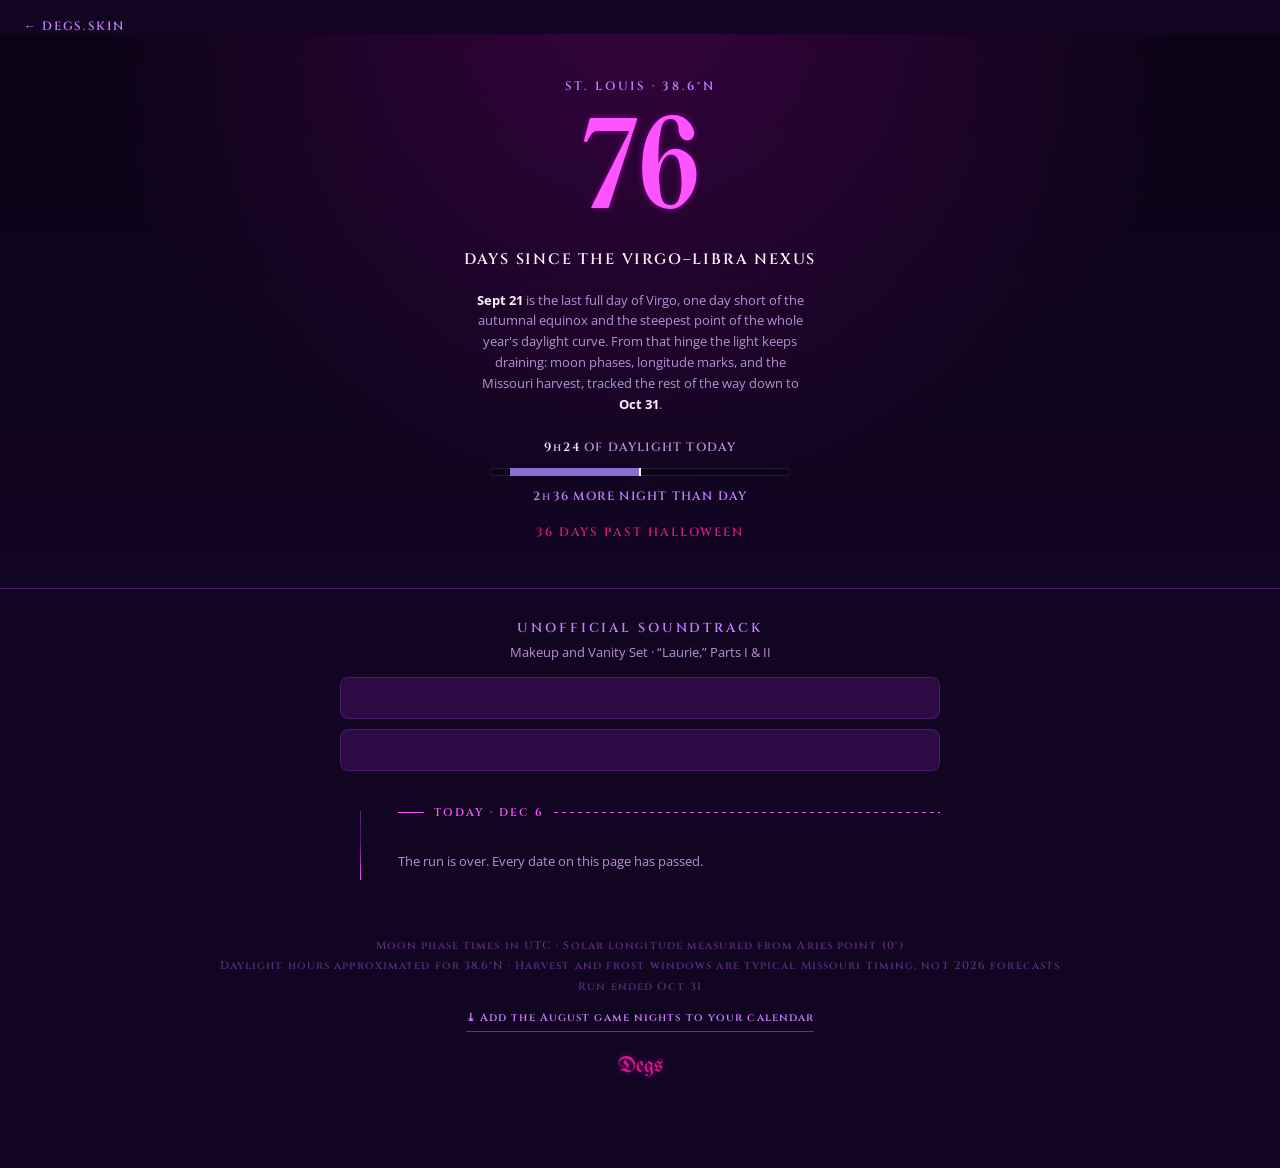
==== calendar/index.html @ 7c2de953 "Move the category tag onto the stat row The tag had a line of its own above the title, holding one s" ====
<!DOCTYPE html>
<html lang="en">
<head>
<meta charset="UTF-8">
<meta name="viewport" content="width=device-width, initial-scale=1.0">

<title>The Approach: 9/21 to Halloween | Degs</title>
<link rel="icon" type="image/x-icon" href="/images/avatar.png">

<meta name="description" content="A countdown to September 21 and on through Halloween. Moon phases, solar longitude marks, meteor showers, Missouri harvest windows, and the August game nights at Lindenwood Park Place.">
<meta rel="canonical" href="https://degs.skin/calendar">
<meta name="author" content="Degs">

<!-- Link preview. Discord, iMessage and friends need absolute URLs here, and
     Discord tints the embed's left stripe from theme-color. -->
<meta name="theme-color" content="#D41886">
<meta property="og:type" content="website">
<meta property="og:site_name" content="degs.skin">
<meta property="og:url" content="https://degs.skin/calendar">
<meta property="og:title" content="The Approach: Virgo–Libra Nexus to Halloween">
<meta property="og:description" content="Sept 21 is the last full day of Virgo, one day short of the equinox and the steepest point of the year's daylight curve. Moon phases, longitude marks, and the Missouri harvest, tracked down to Oct 31.">
<meta property="og:image" content="https://degs.skin/images/calendar-og.png">
<meta property="og:image:type" content="image/png">
<meta property="og:image:width" content="1200">
<meta property="og:image:height" content="630">
<meta property="og:image:alt" content="The Approach: Virgo–Libra nexus, equinox, Halloween. degs.skin/calendar">
<meta name="twitter:card" content="summary_large_image">
<meta name="twitter:title" content="The Approach: Virgo–Libra Nexus to Halloween">
<meta name="twitter:description" content="Sept 21 is the last full day of Virgo, one day short of the equinox. Moon phases, longitude marks, and the Missouri harvest, tracked down to Oct 31.">
<meta name="twitter:image" content="https://degs.skin/images/calendar-og.png">

<style>
  /* Self-hosted Degs families, same files css/style.css uses. Absolute paths so
     they resolve from /calendar/ as well as from the root. */
  @font-face{
    font-display:swap;
    font-family:'Open Sans';
    font-style:normal;
    font-weight:400;
    src:url('/fonts/open-sans-v34-vietnamese_latin-ext_latin_hebrew_greek-ext_greek_cyrillic-ext_cyrillic-regular.woff2') format('woff2');
  }
  @font-face{
    font-display:swap;
    font-family:'Open Sans';
    font-style:normal;
    font-weight:600;
    src:url('/fonts/open-sans-v34-vietnamese_latin-ext_latin_hebrew_greek-ext_greek_cyrillic-ext_cyrillic-600.woff2') format('woff2');
  }
  @font-face{
    font-display:swap;
    font-family:'Open Sans';
    font-style:normal;
    font-weight:700;
    src:url('/fonts/open-sans-v34-vietnamese_latin-ext_latin_hebrew_greek-ext_greek_cyrillic-ext_cyrillic-700.woff2') format('woff2');
  }
  @font-face{
    font-display:swap;
    font-family:'Cinzel';
    font-style:normal;
    font-weight:600;
    src:url('/fonts/cinzel-v26-latin-600.woff2') format('woff2');
  }
  @font-face{
    font-display:swap;
    font-family:'UnifrakturMaguntia';
    font-style:normal;
    font-weight:400;
    src:url('/fonts/unifraktur-maguntia-v22-latin-regular.woff2') format('woff2');
  }

  :root{
    /* Degs palette, carried over from css/style.css */
    --bg:#120522;
    --bg-card:#2E0A45;
    --line:#4A1B6B;
    --muted:#5A2C7A;
    --night:#0B0316;
    --text:#FCEFFA;
    --text-dim:#B98FD4;
    --magenta:#D41886;
    --pink:#FE54FF;
    --violet:#C77DFF;
    --pale:#FCEFFA;
    --meteor:#8B6FD8;
    /* House colours for the two cinemas. Halloween-adjacent on a page that
       ends there, and the only hues outside the purple family, which is what
       makes them read as identity rather than category. */
    --arkadin:#EE7B30;
    --hipointe:#5FBF6B;
    /* Harvest blood red and Sky moon gold.

       Blood red is dark by nature and this ground is dark, so it is split in
       two: the deep tone carries the frame and the rail node, where 3:1 is the
       bar for non-text marks, and a lifted tone carries the tag and title,
       where 4.5:1 is the bar. That keeps a real blood red on the large visible
       element instead of washing the whole house out to satisfy the smallest.

       Both sit on the crimson side of red, hue 350 to 355 rather than 5. A
       warm red on a purple ground gets dragged toward orange by simultaneous
       contrast, so a red that measures correct at hue 5 still reads as rust
       here. Crossing below 360 pulls against that instead of with it, and
       takes the separation from Arkadin's pumpkin from 18 degrees to about 32.
       Saturation does the rest: the deep tone runs at 98 percent.

       Gold needs no such split: it reads 10:1 here on its own. */
    --harvest-house:#D90429;   /* 3.21:1, frame and node */
    --harvest-ink:#FF3B4D;     /* 4.81:1, tag and title */
    --sky-house:#E8C547;       /* 10.04:1 */
    --sky-glow:rgba(232,197,71,0.55);
    --gamenight-house:var(--pink);   /* 6.36:1, the hero countdown's pink */
    --glow:rgba(253,0,253,0.45);

    /* Type roles: blackletter for the one hero number, Cinzel for every label
       and title, Open Sans for running text, mirroring the homepage. */
    --font-display:'UnifrakturMaguntia', serif;
    --font-head:'Cinzel', serif;
    --font-body:'Open Sans', system-ui, sans-serif;
  }

  *{box-sizing:border-box; margin:0; padding:0;}

  body{
    background:var(--bg);
    color:var(--text);
    font-family:var(--font-body);
    -webkit-font-smoothing:antialiased;
    padding-bottom:80px;
  }

  /* ---------- BACK LINK ---------- */
  .backlink{
    display:block;
    padding:18px 24px 0;
    font-family:var(--font-head);
    font-weight:600;
    font-size:12px;
    letter-spacing:0.14em;
    text-transform:uppercase;
    color:var(--violet);
    text-decoration:none;
  }
  .backlink:hover{ color:var(--pink); }

  /* ---------- HERO ---------- */
  .hero{
    position:relative;
    padding:44px 24px 40px;
    text-align:center;
    overflow:hidden;
    border-bottom:1px solid var(--line);
    background:
      radial-gradient(ellipse at 50% -10%, rgba(253,0,253,0.18), transparent 62%),
      linear-gradient(180deg, #0B0316 0%, #120522 100%);
  }

  .hero .eyebrow{
    font-family:var(--font-head);
    font-weight:600;
    font-size:12px;
    letter-spacing:0.22em;
    text-transform:uppercase;
    color:var(--violet);
  }

  .hero .count{
    font-family:var(--font-display);
    font-weight:400;
    font-size:min(26vw, 132px);
    line-height:1.05;
    margin:10px 0 6px;
    color:var(--pink);
    text-shadow:0 0 0.4rem var(--glow);
    font-variant-numeric: tabular-nums;
  }
  .hero .count.is-word{ font-size:min(15vw, 76px); }

  .hero .count-label{
    font-family:var(--font-head);
    font-weight:600;
    font-size:15px;
    letter-spacing:0.12em;
    text-transform:uppercase;
    color:var(--text);
  }

  .hero .sub{
    margin-top:20px;
    font-size:13px;
    color:var(--text-dim);
    max-width:340px;
    margin-left:auto; margin-right:auto;
    line-height:1.6;
  }

  .hero .sub b{ color:var(--text); font-weight:700; }

  /* Unit letters inside a reading: 13h46, 2min 50s. Cinzel is an all-caps
     face and these labels are uppercased, so a full-size H sits between two
     numbers as just another glyph.

     The separation comes from the letterform: Cinzel's lowercase is small
     capitals, so the h lands around two-thirds the height of the lining
     figures on shape alone. Size and opacity only nudge that. The card stat
     is 10.5px, and cutting hard on both axes at once put the glyph at 8px and
     3.2:1, which is under the 4.5:1 needed at this size. Letter-spacing does
     the rest of the work instead. */
  .unit{
    font-size:0.92em;
    text-transform:lowercase;
    opacity:0.85;
    padding:0 0.11em;
  }

  /* ---------- DAYLIGHT RAIL ----------
     Same gauge as the timeline cards, scaled up, with the reading spelled out
     underneath: the bar shows the gap, the sentence names it. */
  .daylight{
    display:flex;
    flex-direction:column;
    align-items:center;
    gap:11px;
    margin-top:24px;
  }
  .daylight-total,
  .daylight-gap{
    font-family:var(--font-head);
    font-weight:600;
    font-size:12px;
    letter-spacing:0.1em;
    text-transform:uppercase;
    max-width:330px;
    line-height:1.5;
  }
  .daylight-total{ color:var(--text-dim); }
  .daylight-total b{ color:var(--text); font-weight:600; }
  /* The gap line takes the colour of whichever side is ahead, so the sentence
     and the fill above it agree. */
  .daylight-gap{ color:var(--text); }
  .daylight-gap.day{ color:var(--pink); }
  .daylight-gap.night{ color:var(--violet); }

  /* Secondary countdown: the run past the birthday, to Halloween. */
  .hero-secondary{
    margin-top:18px;
    font-family:var(--font-head);
    font-weight:600;
    font-size:12px;
    letter-spacing:0.16em;
    text-transform:uppercase;
    color:var(--magenta);
  }
  .hero-secondary.next-game{ margin-top:8px; color:var(--violet); }
  .hero-secondary.next-game a{ color:inherit; }

  /* ---------- LEGEND / FILTER ----------
     Doubles as a key to the rail symbols and as the filter control. Each chip
     cycles neutral, include, exclude. */
  .legend{
    max-width:640px;
    margin:0 auto;
    padding:26px 20px 0;
  }
  .legend-head{
    display:flex;
    align-items:baseline;
    justify-content:space-between;
    gap:12px;
  }
  .legend h2{
    font-family:var(--font-head);
    font-weight:600;
    font-size:13px;
    letter-spacing:0.22em;
    text-transform:uppercase;
    color:var(--violet);
  }
  .legend-reset{
    font-family:var(--font-head);
    font-weight:600;
    font-size:11px;
    letter-spacing:0.1em;
    text-transform:uppercase;
    color:var(--pink);
    background:none;
    border:0;
    border-bottom:1px solid rgba(254,84,255,0.5);
    padding:0 0 2px;
    cursor:pointer;
  }
  .legend-reset:hover{ color:var(--text); border-bottom-color:var(--text); }

  .legend-items{
    display:flex;
    flex-wrap:wrap;
    gap:7px;
    margin-top:13px;
    list-style:none;
  }
  .legend-chip{
    display:inline-flex;
    align-items:center;
    gap:7px;
    padding:5px 11px 5px 9px;
    border:1px solid var(--line);
    border-radius:20px;
    background:var(--bg-card);
    color:var(--text-dim);
    font-family:var(--font-head);
    font-weight:600;
    font-size:11px;
    letter-spacing:0.08em;
    text-transform:uppercase;
    cursor:pointer;
    line-height:1;
  }
  .legend-chip:hover{ border-color:var(--violet); color:var(--text); }
  .legend-chip[data-state="include"]{
    border-color:var(--pink);
    background:rgba(254,84,255,0.14);
    color:var(--text);
  }
  .legend-chip[data-state="exclude"]{ opacity:0.42; }
  .legend-chip[data-group="arkadin"]  { --house:var(--arkadin); }
  .legend-chip[data-group="hipointe"] { --house:var(--hipointe); }
  .legend-chip[data-group="harvest"]  { --house:var(--harvest-house); --ink:var(--harvest-ink); }
  .legend-chip[data-group="sky"]      { --house:var(--sky-house); }
  .legend-chip[data-group="gamenight"]{ --house:var(--gamenight-house); }
  .legend-chip[data-group="arkadin"][data-state="include"],
  .legend-chip[data-group="hipointe"][data-state="include"],
  .legend-chip[data-group="harvest"][data-state="include"],
  .legend-chip[data-group="sky"][data-state="include"],
  .legend-chip[data-group="gamenight"][data-state="include"]{
    border-color:var(--house);
    background:color-mix(in srgb, var(--house) 14%, var(--bg-card));
  }
  .legend-chip[data-state="exclude"] .legend-label{ text-decoration:line-through; }
  .legend-count{ opacity:0.55; }
  /* Fixed width and its own emoji stack: the three icons have different
     advances, so without this the chip resizes on every click and the whole
     row reflows under the cursor. */
  .legend-state{
    flex:0 0 auto;
    width:1.25em;
    text-align:center;
    font-size:0.95em;
    line-height:1;
    letter-spacing:0;
    font-family:'Apple Color Emoji','Segoe UI Emoji','Noto Color Emoji',sans-serif;
  }
  /* The chip glyphs are the rail symbols at rest, so the key actually matches
     what is drawn beside the cards. */
  .legend-chip .node{ margin-top:0; flex:0 0 auto; }
  .legend-chip svg{ display:block; width:15px; height:15px; }

  .legend-status{
    margin-top:11px;
    font-family:var(--font-head);
    font-weight:600;
    font-size:11px;
    letter-spacing:0.1em;
    text-transform:uppercase;
    color:var(--text-dim);
  }

  /* Rail symbols are buttons too, so a card can drive the same filter. */
  .rail-btn{
    display:block;
    padding:0;
    margin:0;
    border:0;
    background:none;
    line-height:0;
    cursor:pointer;
  }
  .rail-btn:focus-visible,
  .legend-chip:focus-visible,
  .legend-reset:focus-visible{
    outline:2px solid var(--pink);
    outline-offset:3px;
  }

  /* .event is display:flex, which would beat the user-agent [hidden] rule.
     The today marker is never hidden any more, so it no longer needs one. */
  .event[hidden]{ display:none; }
  .timeline-empty{
    padding:10px 0 30px 58px;
    font-size:13px;
    color:var(--text-dim);
  }

  /* ---------- SOUNDTRACK ---------- */
  .soundtrack{
    max-width:640px;
    margin:0 auto;
    padding:30px 20px 4px;
    text-align:center;
  }
  .soundtrack h2{
    font-family:var(--font-head);
    font-weight:600;
    font-size:13px;
    letter-spacing:0.22em;
    text-transform:uppercase;
    color:var(--violet);
  }
  .soundtrack-note{
    margin-top:7px;
    font-size:12.5px;
    color:var(--text-dim);
  }
  /* Bandcamp's small player is a fixed 42px bar, stacked full width so the
     track titles have room rather than truncating in two columns. */
  .players{
    display:grid;
    gap:10px;
    margin-top:16px;
  }
  .players iframe{
    width:100%;
    height:42px;
    border:1px solid var(--line);
    border-radius:8px;
    background:var(--bg-card);
    display:block;
  }

  /* ---------- TIMELINE ---------- */
  .timeline{
    max-width:640px;
    margin:0 auto;
    padding:36px 20px 0;
    position:relative;
  }

  .timeline::before{
    content:'';
    position:absolute;
    /* Threads the centre of the rail nodes: the rail is 40px wide and starts
       at the timeline's content edge, so its centre line is 40px in. Measured
       against a node's own box, not eyeballed. */
    left:40px;
    top:36px;
    bottom:20px;
    width:1px;
    background:linear-gradient(180deg, var(--muted) 0%, var(--line) 40%, var(--pink) 100%);
  }

  /* ---------- DAY BLOCK ----------
     One block per date, holding every entry that falls on it. The date rides
     a gradient band rather than a border drawn around the whole day: a box
     had to enclose the rail to enclose the cards, which forced padding on
     all four sides and made every day taller than its contents.

     The band is offset to start where the cards start and runs to where they
     end, so it never crosses the rail column. That column belongs to the
     spine and its nodes alone. The block itself carries no padding, which
     puts the cards back at full timeline width. */
  .day-block{
    position:relative;
    margin-bottom:12px;
  }
  .day-block[hidden]{ display:none; }

  /* The ground rides a pseudo-element rather than the block itself, because
     the block has to contain the rail in order to contain the cards, and the
     rail column belongs to the spine. Offsetting left by the rail plus the
     row gap, flush to the right, covers the card column exactly: date and
     cards on one ground, nothing under the nodes.

     Top and bottom are flush too. The head's own padding is the only inset,
     and the last card in the day ends the ground with it. */
  .day-block::before{
    content:'';
    position:absolute;
    left:58px;              /* the 40px rail plus the 18px row gap */
    right:0;
    top:0;
    bottom:0;
    border-radius:10px;
    /* Runs upward: lightest under the last card, thinning toward the head.
       The date keeps its own solid ground above this, so a day is bracketed
       top and bottom by its strongest tone and slackest through the middle,
       which is where the cards have to carry themselves.

       The stops hold a floor rather than fading to nothing. Days run from one
       entry to eight, and a gradient reaching transparent left the long ones
       with no readable extent. */
    background:linear-gradient(0deg,
      var(--line) 0%, rgba(74,27,107,0.46) 30%, rgba(74,27,107,0.26) 100%);
  }
  .day-block-head{
    /* Positioned, or the absolute ::before would paint over the date. */
    position:relative;
    margin-left:58px;
    padding:9px 14px 12px;
    /* Carries its own ground now that the block's gradient runs the other
       way. Solid var(--line) is exactly the tone the head used to inherit
       from that gradient's first stop, so the date reads unchanged while
       everything beneath it inverts. Matches the ground's top corners. */
    background:var(--line);
    border-radius:10px 10px 0 0;
    font-family:var(--font-head);
    font-weight:600;
    font-size:13px;
    letter-spacing:0.16em;
    text-transform:uppercase;
    color:var(--text);
  }

  .event{
    position:relative;
    display:flex;
    gap:18px;
    padding-bottom:30px;
  }
  /* The ground ends where the last card ends: no trailing gap inside the day.
     Days are separated by the block's own margin instead. */
  .day-block .event:last-child{ padding-bottom:0; }

  /* No .past rule: spent entries never reach the DOM. See the live filter. */
  .event.today .card{
    border-color:var(--pink);
    box-shadow:0 0 0 1px var(--pink), 0 0 24px rgba(253,0,253,0.25);
  }

  .rail{
    flex:0 0 auto;
    width:40px;
    display:flex;
    flex-direction:column;
    align-items:center;
    position:relative;
    z-index:2;
  }

  .node{
    width:14px; height:14px;
    border-radius:50%;
    background:var(--bg);
    border:2px solid var(--muted);
    margin-top:4px;
  }
  .node.lunar{ border-color:var(--pale); }
  .node.astro{ border-color:var(--house, var(--violet)); }
  .node.meteor{ border-color:var(--house, var(--meteor)); }
  .node.solar{
    border-color:var(--house, var(--pink));
    background:var(--house, var(--pink));
  }
  .node.harvest{ border-color:var(--house, var(--magenta)); }
  .node.birthday{
    border-color:var(--pink); background:var(--pink);
    width:20px; height:20px; margin-top:0;
    box-shadow:0 0 14px var(--glow);
  }
  /* Game nights are the human thread through a sky calendar, marked by shape
     rather than a new hue, so the rail still reads as one palette. */
  .node.gamenight{
    border-color:var(--house, var(--violet));
    background:var(--house, var(--violet));
    width:13px; height:13px; margin-top:5px;
    border-radius:2px;
    transform:rotate(45deg);
    box-shadow:0 0 10px var(--glow);
  }
  /* Screenings: a small screen rather than a disc, in the muted body colour.
     There are thirty of them in a three-week stretch, so they are pitched to
     read as texture running under the sky events rather than competing. */
  .node.film{
    width:13px; height:9px;
    border-radius:2px;
    border-color:var(--house, var(--text-dim));
    background:var(--bg);
    margin-top:6px;
  }
  .node.film.hipointe{
    background:var(--house, var(--text-dim));
    border-color:var(--house, var(--text-dim));
  }

  /* Venue identity: a gradient frame rather than a fill, so the card ground
     stays the same purple as everything else and only the edge carries the
     house. The padding-box / border-box pair is what lets a gradient live in
     a border without flattening the corner radius, which border-image would.
     Shape still distinguishes the two on its own, so the colour is a second
     signal rather than the only one. */
  .event[data-group="arkadin"]  { --house:var(--arkadin); }
  .event[data-group="hipointe"] { --house:var(--hipointe); }
  .event[data-group="harvest"]  { --house:var(--harvest-house); --ink:var(--harvest-ink); }
  .event[data-group="sky"]      { --house:var(--sky-house); }
  .event[data-group="gamenight"]{ --house:var(--gamenight-house); }
  .event[data-group="arkadin"] .card,
  .event[data-group="hipointe"] .card,
  .event[data-group="harvest"] .card,
  .event[data-group="sky"] .card,
  .event[data-group="gamenight"] .card{
    border-color:transparent;
    background:
      linear-gradient(var(--bg-card), var(--bg-card)) padding-box,
      linear-gradient(145deg, var(--house), rgba(0,0,0,0) 68%) border-box;
  }
  /* Sky carries a glow as well as a colour, which is the one house that can:
     everything in it is a light source. */
  .event[data-group="sky"] .rail svg,
  .legend-chip[data-group="sky"] svg{ filter:drop-shadow(0 0 3px var(--sky-glow)); }
  .event[data-group="sky"] .node,
  .legend-chip[data-group="sky"] .node{ box-shadow:0 0 9px var(--sky-glow); }
  .event[data-group="arkadin"] .tag.film,
  .event[data-group="hipointe"] .tag.film{ color:var(--house); }
  /* The venue's name on the card carries its house too. */
  .stat .venue{ color:var(--house, inherit); }
  .node.halloween{
    border-color:var(--magenta); background:var(--magenta);
    width:18px; height:18px; margin-top:1px;
    box-shadow:0 0 12px rgba(212,24,134,0.75);
  }

  .card{
    flex:1;
    background:var(--bg-card);
    border:1px solid var(--line);
    border-radius:10px;
    padding:14px 16px;
  }

  /* The tag shares the stat row and takes its right end. margin-left:auto
     rather than justify-content, so the reading keeps its own left alignment
     next to the gauge no matter how short it is. */
  .stat .tag{ margin-left:auto; }

  .date{
    font-family:var(--font-head);
    font-weight:600;
    font-size:12px;
    letter-spacing:0.1em;
    color:var(--text-dim);
    text-transform:uppercase;
  }

  .tag{
    font-family:var(--font-head);
    font-weight:600;
    font-size:10.5px;
    letter-spacing:0.1em;
    text-transform:uppercase;
    padding:2px 8px;
    border-radius:20px;
    border:1px solid currentColor;
    white-space:nowrap;
  }
  .tag.lunar{ color:var(--ink, var(--house, var(--pale))); }
  .tag.astro{ color:var(--ink, var(--house, var(--violet))); }
  .tag.meteor{ color:var(--ink, var(--house, var(--meteor))); }
  .tag.solar{ color:var(--ink, var(--house, var(--pink))); }
  .tag.harvest{ color:var(--ink, var(--house, var(--magenta))); }
  .tag.birthday{ color:var(--pink); background:rgba(254,84,255,0.14); }
  .tag.halloween{ color:var(--magenta); background:rgba(212,24,134,0.18); }
  .tag.gamenight{
    color:var(--ink, var(--house, var(--violet)));
    background:color-mix(in srgb, var(--house, var(--violet)) 16%, transparent);
  }
  .tag.film{ color:var(--text-dim); }

  .title{
    font-family:var(--font-head);
    font-weight:600;
    font-size:17px;
    line-height:1.35;
    margin-top:7px;
    color:var(--text);
  }
  /* Nothing sits above the title any more, so it opens the card flush. */
  .card > .title:first-child{ margin-top:0; }
  /* Card titles take their house everywhere except the cinemas, where 107
     coloured titles would shout over everything else and the title is already
     marked as a link. Resolves --ink first, so blood red uses its lifted tone:
     a 17px semibold title is under the 18.66px WCAG counts as large, so it
     needs the full 4.5:1, not the 3:1 allowed for marks. */
  .event[data-group="gamenight"] .title,
  .event[data-group="harvest"] .title,
  .event[data-group="sky"] .title{ color:var(--ink, var(--house)); }

  .event.birthday .title{
    font-family:var(--font-display);
    font-weight:400;
    font-size:26px;
    line-height:1.2;
    color:var(--pink);
    text-shadow:0 0 0.4rem var(--glow);
  }
  /* Halloween gets the blackletter too, one step down from the birthday. */
  .event.halloween .card{
    border-color:var(--magenta);
    box-shadow:0 0 18px rgba(212,24,134,0.18);
  }
  /* Compact screening card: title, venue, time, runtime, and a link out. */
  .event.film .card{ padding:11px 14px; }
  .event.film .title{ font-size:15px; margin-top:5px; }
  .event.film .stat{ margin-top:8px; padding-top:8px; }
  .title a{
    color:inherit;
    text-decoration:none;
    border-bottom:1px solid rgba(199,125,255,0.4);
  }
  .title a:hover{ color:var(--pink); border-bottom-color:var(--pink); }
  .event.halloween .title{
    font-family:var(--font-display);
    font-weight:400;
    font-size:23px;
    line-height:1.2;
    color:var(--magenta);
    text-shadow:0 0 0.4rem rgba(212,24,134,0.5);
  }

  .desc{
    font-size:12.5px;
    color:var(--text-dim);
    margin-top:6px;
    line-height:1.6;
  }
  .desc a{
    color:var(--violet);
    text-decoration:none;
    border-bottom:1px solid rgba(199,125,255,0.45);
  }
  .desc a:hover{ color:var(--pink); border-bottom-color:var(--pink); }

  /* Full-width flex, not inline-flex: the category tag rides the right end of
     this row now, and needs the whole card width to be pushed out to. */
  .stat{
    display:flex;
    align-items:center;
    flex-wrap:wrap;
    gap:9px;
    font-family:var(--font-head);
    font-weight:600;
    font-size:11.5px;
    letter-spacing:0.08em;
    text-transform:uppercase;
    color:var(--violet);
    margin-top:9px;
    padding-top:9px;
    border-top:1px solid var(--line);
  }

  /* Daylight gauge. Diverges from the 12h balance point rather than filling
     from zero, so the fill crosses the centre tick exactly at the equinox,
     the thing the whole page is about. Same track and inset as the hero bar. */
  .meter{
    position:relative;
    flex:0 0 auto;
    width:92px;
    height:6px;
    border-radius:3px;
    background:var(--night);
    box-shadow:inset 0 0 0 1px rgba(252,239,250,0.10);
    overflow:hidden;
  }
  .meter-fill{
    position:absolute;
    top:0; bottom:0;
    background:var(--pink);
    min-width:2px;          /* keeps a near-zero reading visible as a mark */
  }
  .meter-fill.night{ background:var(--meteor); }
  /* Within six minutes of 12h, neither side is meaningfully ahead, so show a
     neutral mark sitting on the tick instead of a pixel of one colour. */
  .meter-fill.balanced{
    left:50%; width:3px;
    transform:translateX(-1.5px);
    background:var(--pale);
  }
  .meter-center{
    position:absolute;
    top:0; bottom:0;
    left:50%;
    width:1px;
    transform:translateX(-0.5px);
    background:rgba(252,239,250,0.6);
  }
  /* Hero scale. Must follow the base .meter rules. Same specificity, so the
     later declaration is what makes the override stick. */
  .meter--hero{
    width:min(66vw, 300px);
    height:8px;
    border-radius:4px;
  }
  /* Wider and brighter, so the reference point stays readable where the fill
     begins on top of it. */
  .meter--hero .meter-center{
    width:2px;
    transform:translateX(-1px);
    background:var(--text);
  }

  .today-marker{
    display:flex;
    align-items:center;
    gap:10px;
    margin:-6px 0 22px 0;
    padding-left:58px;
  }
  .today-marker span{
    font-family:var(--font-head);
    font-weight:600;
    font-size:11px;
    letter-spacing:0.18em;
    color:var(--pink);
    text-transform:uppercase;
  }
  .today-marker::before{
    content:'';
    flex:1;
    max-width:26px;
    height:1px;
    background:var(--pink);
  }
  .today-line{
    flex:1;
    height:1px;
    background:repeating-linear-gradient(90deg, var(--pink) 0 4px, transparent 4px 8px);
  }

  footer{
    text-align:center;
    padding:36px 20px 0;
    font-family:var(--font-head);
    font-weight:600;
    font-size:11px;
    letter-spacing:0.1em;
    color:var(--muted);
    line-height:1.9;
  }
  footer .wordmark{
    display:inline-block;
    margin-top:14px;
    font-family:var(--font-display);
    font-weight:400;
    font-size:22px;
    letter-spacing:0;
    color:var(--magenta);
    text-shadow:0 0 0.4rem var(--glow);
    text-decoration:none;
  }
  footer .wordmark:hover{ color:var(--pink); }
  footer .ics{
    display:inline-block;
    margin-top:10px;
    color:var(--violet);
    text-decoration:none;
    border-bottom:1px solid rgba(199,125,255,0.4);
    padding-bottom:2px;
  }
  footer .ics:hover{ color:var(--pink); border-bottom-color:var(--pink); }
</style>
</head>
<body>

<a class="backlink" href="/">← Degs.skin</a>

<div class="hero">
  <div class="eyebrow">St. Louis · 38.6°N</div>
  <div class="count" id="countNum"></div>
  <div class="count-label" id="countLabel">days to the Virgo–Libra nexus</div>
  <div class="sub"><b>Sept 21</b> is the last full day of Virgo, one day short of the autumnal equinox and the steepest point of the whole year's daylight curve. From that hinge the light keeps draining: moon phases, longitude marks, and the Missouri harvest, tracked the rest of the way down to <b>Oct 31</b>.</div>
  <div class="daylight">
    <div class="daylight-total" id="dlTotal"></div>
    <span class="meter meter--hero" aria-hidden="true">
      <span class="meter-fill" id="dlFill"></span>
      <span class="meter-center"></span>
    </span>
    <div class="daylight-gap" id="dlGap"></div>
  </div>
  <div class="hero-secondary" id="halloweenCount"></div>
  <div class="hero-secondary next-game" id="nextGameNight"></div>
</div>

<!-- Unofficial soundtrack. Bandcamp's EmbeddedPlayer keys off a numeric track
     id, not the URL slug. Grab each from the track page's Share / Embed
     dialog and swap it in below. -->
<nav class="legend" id="legend" aria-labelledby="legend-heading">
  <div class="legend-head">
    <h2 id="legend-heading">Legend</h2>
    <button class="legend-reset" id="legendReset" type="button" hidden>Clear filter</button>
  </div>
  <ul class="legend-items" id="legendItems"></ul>
  <p class="legend-status" id="legendStatus" role="status"></p>
</nav>

<section class="soundtrack" aria-labelledby="soundtrack-heading">
  <h2 id="soundtrack-heading">Unofficial Soundtrack</h2>
  <p class="soundtrack-note">Makeup and Vanity Set · “Laurie,” Parts I &amp; II</p>

  <div class="players">
    <!-- Recolored from Bandcamp's default white/blue to the page palette. -->
    <iframe
      title="Bandcamp player: Laurie Part I by Makeup and Vanity Set"
      loading="lazy"
      src="https://bandcamp.com/EmbeddedPlayer/album=1699135642/track=1232433533/size=small/bgcol=2e0a45/linkcol=c77dff/transparent=true/"
      seamless><a href="https://makeupandvanityset.bandcamp.com/track/laurie-part-i">Laurie Part I by Makeup and Vanity Set</a></iframe>

    <iframe
      title="Bandcamp player: Laurie Part II by Makeup and Vanity Set"
      loading="lazy"
      src="https://bandcamp.com/EmbeddedPlayer/album=1699135642/track=764428382/size=small/bgcol=2e0a45/linkcol=c77dff/transparent=true/"
      seamless><a href="https://makeupandvanityset.bandcamp.com/track/laurie-part-ii">Laurie Part II by Makeup and Vanity Set</a></iframe>
  </div>
</section>

<div class="timeline" id="timeline"></div>

<footer>
  Moon phase times in UTC · Solar longitude measured from Aries point (0°)<br>
  Daylight hours approximated for 38.6°N · Harvest and frost windows are typical Missouri timing, not 2026 forecasts<br>
  <span id="runSpan"></span><br>
  <a class="ics" href="/calendar/game-nights-august.ics" download>⤓ Add the August game nights to your calendar</a><br>
  <a class="wordmark" href="/">Degs</a>
</footer>

<script>
// Local-midnight date builder. Avoids the UTC-parsing shift that renders
// "Aug 6" as "Aug 5" for anyone west of Greenwich.
function ld(y, m, d){ return new Date(y, m - 1, d); }
// Screenings carry a real clock time, so they sort correctly against each other
// within a day and only count as past once they have actually started.
function ldt(y, m, d, hh, mm){ return new Date(y, m - 1, d, hh, mm); }
function startOfDay(d){ return new Date(d.getFullYear(), d.getMonth(), d.getDate()); }

const TODAY = startOfDay(new Date());
const BIRTHDAY = ld(2026, 9, 21);
const LAT = 38.6; // St. Louis

function dayOfYear(d){
  const start = new Date(d.getFullYear(),0,0);
  return Math.floor((d - start)/86400000);
}
function daylightHours(d){
  const doy = dayOfYear(d);
  const decl = 23.44 * Math.sin( (2*Math.PI/365) * (doy - 81) );
  const latR = LAT * Math.PI/180;
  const declR = decl * Math.PI/180;
  let cosH = -Math.tan(latR)*Math.tan(declR);
  cosH = Math.max(-1, Math.min(1, cosH));
  const H = Math.acos(cosH) * 180/Math.PI; // half-day arc in degrees
  return (H/180)*24; // total daylight hours
}
function hoursMinutes(hrs){
  let h = Math.floor(hrs);
  let m = Math.round((hrs - h) * 60);
  if (m === 60){ h += 1; m = 0; }   // 13.9959h would otherwise render as 13h60
  return { h, m: String(m).padStart(2, '0') };
}
function fmtHM(hrs){
  const { h, m } = hoursMinutes(hrs);
  return h + 'h' + m;
}
// Same reading, with the unit letter set apart from the digits. At 11px in an
// all-caps face a full-size H is just another glyph between two numbers.
function unit(u){ return `<span class="unit">${u}</span>`; }
function fmtHMHtml(hrs){
  const { h, m } = hoursMinutes(hrs);
  return h + unit('h') + m;
}
function fmtDate(d){
  return d.toLocaleDateString('en-US', {month:'short', day:'numeric'});
}
function fmtTime(d){
  const h = d.getHours(), m = d.getMinutes();
  const hr = h % 12 || 12, ampm = h >= 12 ? 'PM' : 'AM';
  return m ? `${hr}:${String(m).padStart(2,'0')} ${ampm}` : `${hr} ${ampm}`;
}
function fmtRuntime(mins){
  const h = Math.floor(mins / 60), m = mins % 60;
  return h + unit('h') + (m ? String(m).padStart(2, '0') : '');
}

// Daylight gauge, measured out from the 12h balance point rather than from
// zero. Over this run the values only span 10h23–14h05, so a 0–24h bar would
// leave every card looking identical; anchoring on 12h turns the same numbers
// into a curve that visibly crosses the centre at the equinox. Decorative:
// the reading beside it carries the value for screen readers.
const METER_SPAN_HOURS = 3;   // hours either side of 12h before the gauge pins
const METER_BALANCE_H  = 0.1; // within six minutes of 12h, call it balanced

// Shared geometry, so the hero gauge and the card gauges stay on one scale.
// Day grows rightward from the tick, night leftward, each anchored to the
// centre so the minimum-width mark extends the correct way.
function meterParts(hrs){
  const delta = Math.max(-METER_SPAN_HOURS, Math.min(METER_SPAN_HOURS, hrs - 12));
  const half = Math.abs(delta) / METER_SPAN_HOURS * 50;
  if (Math.abs(delta) <= METER_BALANCE_H) return { cls:'balanced', style:'', delta:0 };
  return delta > 0
    ? { cls:'', style:`left:50%;width:${half}%`, delta }
    : { cls:'night', style:`right:50%;width:${half}%`, delta };
}
function daylightMeter(hrs){
  const { cls, style } = meterParts(hrs);
  return `<span class="meter" aria-hidden="true">`
       + `<span class="meter-fill${cls ? ' ' + cls : ''}" style="${style}"></span>`
       + `<span class="meter-center"></span></span>`;
}

// countdown
const diffDays = Math.round((BIRTHDAY - TODAY)/86400000);
const countEl = document.getElementById('countNum');
const labelEl = document.getElementById('countLabel');
if (diffDays > 0){
  countEl.textContent = diffDays;
  labelEl.textContent = diffDays === 1 ? 'day to the Virgo–Libra nexus' : 'days to the Virgo–Libra nexus';
} else if (diffDays === 0){
  countEl.textContent = 'Today';
  countEl.classList.add('is-word');
  labelEl.textContent = 'the Virgo–Libra nexus';
} else {
  countEl.textContent = Math.abs(diffDays);
  labelEl.textContent = Math.abs(diffDays) === 1
    ? 'day since the Virgo–Libra nexus'
    : 'days since the Virgo–Libra nexus';
}

// secondary countdown to Halloween
const HALLOWEEN = ld(2026, 10, 31);
const toHalloween = Math.round((HALLOWEEN - TODAY)/86400000);
document.getElementById('halloweenCount').textContent =
  toHalloween > 0 ? `${toHalloween} ${toHalloween === 1 ? 'day' : 'days'} to Halloween`
  : toHalloween === 0 ? 'Halloween is tonight'
  : `${Math.abs(toHalloween)} ${Math.abs(toHalloween) === 1 ? 'day' : 'days'} past Halloween`;

// Today's daylight, on the same gauge the cards use, with the gap named in
// words underneath, since the bar alone never said what it was measuring against.
const todayDL = daylightHours(TODAY);
const todayParts = meterParts(todayDL);
const dlFill = document.getElementById('dlFill');
if (todayParts.cls) dlFill.classList.add(todayParts.cls);
dlFill.setAttribute('style', todayParts.style);

document.getElementById('dlTotal').innerHTML = `<b>${fmtHMHtml(todayDL)}</b> of daylight today`;

const gap = todayDL - 12;
const gapEl = document.getElementById('dlGap');
if (Math.abs(gap) <= METER_BALANCE_H){
  gapEl.textContent = 'day and night in balance';
} else {
  gapEl.classList.add(gap > 0 ? 'day' : 'night');
  gapEl.innerHTML = `${fmtHMHtml(Math.abs(gap))} more ${gap > 0 ? 'day than night' : 'night than day'}`;
}

// moon phase icon renderer: illum 0-1, waxing bool
const MOON_DARK = 'var(--muted)';
const MOON_LIT  = 'var(--sky-house)';
function moonSVG(illum, waxing){
  const r = 13;
  const cx = 13, cy = 13;
  // offset of terminator ellipse
  const k = (illum <= 0.5) ? (1 - illum*2) : (illum*2 - 1);
  const rx = r * k;
  const litOnRight = waxing; // waxing: lit right side growing
  let path;
  if (illum <= 0.5){
    // crescent/gibbous via two arcs
    const sweep1 = litOnRight ? 1 : 0;
    path = `M ${cx} ${cy-r} A ${r} ${r} 0 0 ${sweep1} ${cx} ${cy+r} A ${rx} ${r} 0 0 ${sweep1===1?0:1} ${cx} ${cy-r} Z`;
  } else {
    const sweep1 = litOnRight ? 1 : 0;
    path = `M ${cx} ${cy-r} A ${r} ${r} 0 0 ${sweep1} ${cx} ${cy+r} A ${rx} ${r} 0 0 ${sweep1} ${cx} ${cy-r} Z`;
  }
  return `<svg width="26" height="26" viewBox="0 0 26 26">
    <circle cx="13" cy="13" r="13" fill="${MOON_DARK}"/>
    <path d="${path}" fill="${MOON_LIT}"/>
  </svg>`;
}

const events = [
  {date:ld(2026,8,6), type:'lunar', tag:'Last Quarter', title:'Last Quarter Moon', desc:'Half-lit, shrinking, in Taurus.', illum:0.5, waxing:false},
  {date:ld(2026,8,7), type:'astro', tag:'Cross-Quarter', title:'Astronomical Midpoint (135°)', desc:'True geometric halfway point between the June solstice and the equinox, at solar longitude 135°. The most rigorous non-endpoint marker of the run.'},
  {date:ld(2026,8,12), type:'lunar', tag:'New Moon', title:'New Moon + Total Solar Eclipse', desc:'Moon passes in front of the sun at 19° Leo. Totality sweeps Russia, Greenland, Iceland and Spain, the first mainland European totality since 1999.', illum:0.0, waxing:true},
  {date:ld(2026,8,12), type:'gamenight', tag:'Game Night', when:'4–8 PM', venue:'Lindenwood Park Place', title:'Game Night · Tavern', desc:'Tavern room, same day the moon crosses the sun. The sky does its thing, we roll dice. Drop in whenever; a new game starts when someone new sits down.'},
  {date:ld(2026,8,15), type:'gamenight', tag:'Game Night', when:'4–8 PM', venue:'Lindenwood Park Place', title:'Game Night · Tavern', desc:'Tavern room. No RSVP that means anything and no game anyone has to play. If nobody wants what is on the table, we play something else.'},
  {date:ld(2026,8,16), type:'gamenight', tag:'Game Night', when:'4–8 PM', venue:'Lindenwood Park Place', title:'Game Night · Library', desc:'Library room this time: quieter, better suited to the longer games. Same open door, same four-hour window.'},
  {date:ld(2026,8,20), type:'lunar', tag:'First Quarter', title:'First Quarter Moon', desc:'Half-lit, growing.', illum:0.5, waxing:true},
  {date:ld(2026,8,20), type:'harvest', tag:'Harvest', title:'🍇 Missouri Grape Harvest Begins', desc:"Earliest varietals get picked as the state's wineries open the season. Augusta, Hermann and the Ozark AVAs kick off six weeks ahead of Norton."},
  {date:ld(2026,8,22), type:'astro', tag:'Astrological', title:'Sun Enters Virgo (150°)', desc:'A 30° zodiac-grid point, not a geometric midpoint. But the daylight-loss rate here is already measurably faster than three weeks earlier: the on-ramp, not the peak.'},
  {date:ld(2026,8,22), type:'gamenight', tag:'Game Night', when:'4–8 PM', venue:'Lindenwood Park Place', title:'Game Night · Tavern', desc:'Tavern room, on the day the sun crosses into Virgo. The lowest-commitment invitation there is: say yes now and decide later.'},
  {date:ld(2026,8,25), type:'harvest', tag:'Harvest', title:'🥭 Pawpaw Season Opens', desc:"Missouri's native tropical fruit, custard-textured and tasting of banana and mango, growing wild in the river bottoms. Southern stands ripen first and the front works its way north. Ripe fruit drops rather than waiting to be picked."},
  {date:ld(2026,8,26), type:'gamenight', tag:'Game Night', when:'4–8 PM', venue:'Lindenwood Park Place', title:'Game Night · Tavern', desc:'Tavern room, midweek. Bailing is fine, arriving at seven is fine, sitting out a round is fine. It is free.'},
  {date:ld(2026,8,28), type:'lunar', tag:'Full Moon', title:'Full "Sturgeon" Moon + Partial Lunar Eclipse', desc:'Full illumination at 4° Pisces, opposite the sun, with a Blood Moon eclipse riding along. The name is borrowed from lake sturgeon in the Great Lakes rather than from anything here. Missouri keeps three sturgeon of its own, and the <a href="https://mdc.mo.gov/discover-nature/field-guide/pallid-sturgeon" target="_blank" rel="noopener">pallid sturgeon</a> is endemic to the Missouri and Mississippi basins, found nowhere else on earth and federally endangered.', illum:1.0, waxing:false},
  {date:ld(2026,8,29), type:'gamenight', tag:'Game Night', when:'4–8 PM', venue:'Lindenwood Park Place', title:'Game Night · Tavern', desc:'Tavern room, the night after the Sturgeon Moon and its eclipse. Come late, leave early, no notice needed.'},
  {date:ld(2026,8,30), type:'astro', tag:'¾ Longitude', title:'Three-Quarter Arc Mark (157.5°)', desc:"Halfway between the cross-quarter day and the equinox, the same bisection logic as Aug 7 applied again. More rigorous than Virgo's debut, and closer to the finish line."},
  {date:ld(2026,8,30), type:'gamenight', tag:'Game Night', when:'4–8 PM', venue:'Lindenwood Park Place', title:'Game Night · Library', desc:'Library room, closing the month out on the three-quarter arc mark. Quieter side of the building, better for the long games.'},
  {date:ld(2026,9,1), type:'meteor', tag:'Meteorological', title:'Meteorological Autumn Begins', desc:'Calendar convention: the season starts on the 1st regardless of solar position. Zero astronomical basis, but daylight loss is now visibly accelerating.'},
  {date:ld(2026,9,1), type:'harvest', tag:'Harvest', title:'🌽 Corn Harvest Begins (River Bottoms)', desc:'Missouri River bottomland fields are first to come off. Combines roll here weeks before the rest of the state, targeting ~15% grain moisture.'},
  {date:ld(2026,9,1), type:'harvest', tag:'Harvest', title:'🍷 Missouri Wine Month Begins', desc:"The state's official month-long celebration of its 5 AVAs and 129 wineries, timed to the harvest itself."},
  {date:ld(2026,9,1), type:'harvest', tag:'Harvest', title:'🐍 Snake Road Closes', desc:'Forest Road 345 in Shawnee National Forest shuts to vehicles for two months while snakes and amphibians cross from the LaRue Swamp to the limestone bluffs to overwinter. <a href="https://www.fs.usda.gov/r09/shawnee/newsroom/releases/forest-service-close-snake-road-fall-migration" target="_blank" rel="noopener">Snake Road</a> stays open on foot: two and a half miles holding something like 59% of the reptile species in Illinois and 66% of the amphibians. Two hours south of St. Louis.'},
  {date:ld(2026,9,4), type:'lunar', tag:'Last Quarter', title:'Last Quarter Moon', desc:'Half-lit, shrinking.', illum:0.5, waxing:false},
  {date:ld(2026,9,7), type:'harvest', tag:'Harvest', title:'🍎 Apple Season Peaks', desc:'Jonathan, Honeycrisp, Gala, and heirloom varieties hit peak across Missouri orchards, the single biggest apple-picking month of the year.'},
  {date:ld(2026,9,11), type:'lunar', tag:'New Moon', title:'New Moon', desc:'Dark moon. The sky is emptiest of lunar light heading into the 21st.', illum:0.0, waxing:true},
  {date:ld(2026,9,14), type:'harvest', tag:'Harvest', title:'🥭 Pawpaw Harvest Peaks', desc:'Peak drop across the state. Two to five days from ripe to gone at room temperature, which is why the best fruit in Missouri has never reached a grocery shelf. You eat them where you find them or not at all.'},
  {date:ld(2026,9,15), type:'harvest', tag:'Harvest', title:'🌱 Soybean Harvest Begins', desc:'Combines start rolling once pods turn tan and moisture hits ~13%, and runs from mid-September into November.'},
  {date:ld(2026,9,18), type:'lunar', tag:'First Quarter', title:'First Quarter Moon', desc:'Half-lit, growing, three days out from 9/21.', illum:0.5, waxing:true},
  {date:ld(2026,9,21), type:'birthday', tag:'★ The Day', title:'Degs\u2019s Birthday', desc:"Virgo/Libra cusp. One day before the equinox, sitting at the single steepest point of the entire year's daylight-loss curve."},
  {date:ld(2026,9,22), type:'solar', tag:'Equinox', title:'Autumnal Equinox (180°)', desc:'The only date in this whole run with unambiguous physical significance: day and night in balance, and the peak rate of change in daylight, one day past the cusp.'},
  {date:ld(2026,9,23), type:'astro', tag:'Astrological', title:'Sun Enters Libra (180°)', desc:'Libra begins at the exact same longitude as the equinox itself, the only zodiac sign whose start is pinned to a real astronomical event rather than a 30° grid line. For one sign a year, the convention and the geometry agree.'},
  {date:ld(2026,9,23), type:'harvest', tag:'Harvest', title:'🍇 Norton Grape Harvest Underway', desc:"Missouri's official state grape, the last and latest of the season's wine varietals, picked from now into November."},
  {date:ld(2026,9,26), type:'lunar', tag:'Full Moon', title:'Full "Harvest" Moon', desc:'First full moon after the equinox, the traditional Harvest Moon, arriving five days after the cusp.', illum:1.0, waxing:false},
  {date:ld(2026,9,28), type:'harvest', tag:'Harvest', title:'🌰 Black Walnuts Start Dropping', desc:'Green hulls come down hard enough to dent a car roof, and the husks stain hands, driveways and everything else they touch a brown that does not wash out.'},
  {date:ld(2026,10,1), type:'harvest', tag:'Harvest', title:'🌰 Hulling Stations Open', desc:'Hammons opens its buying network out of Stockton, around 160 sites across Missouri and neighbouring states, paying by the hundredweight for nuts gathered off the ground. Runs through October and into mid-November.'},
  {date:ld(2026,10,3), type:'lunar', tag:'Last Quarter', title:'Last Quarter Moon', desc:'Half-lit and shrinking, in Cancer. The light drains back out of the sky ahead of the darkest stretch of October.', illum:0.5, waxing:false},
  {date:ld(2026,10,8), type:'astro', tag:'Meteor Shower', title:'Draconids Peak', desc:'Debris from comet 21P/Giacobini-Zinner. Two nights before new moon, so effectively no moonlight. Unusually, the Draconids run best in the early evening rather than before dawn, because the radiant is highest at nightfall.'},
  {date:ld(2026,10,10), type:'lunar', tag:'New Moon', title:'New Moon', desc:'Dark moon at 17° Libra, the emptiest sky of the whole run. Nothing between you and the Milky Way but St. Louis light pollution.', illum:0.0, waxing:true},
  {date:ld(2026,10,12), type:'harvest', tag:'Harvest', title:'🎃 Pumpkin & Late-Apple Season Peaks', desc:'Missouri patches hit full swing across the river bottoms, and the last apples come off the tree: Winesap and Arkansas Black, dense and built for winter storage rather than eating fresh.'},
  {date:ld(2026,10,15), type:'harvest', tag:'Harvest', title:'🍊 Persimmons Ripen', desc:'The first-frost fruit. Tannins keep them mouth-puckering until they go completely soft, usually mid-to-late October and often after the leaves have already dropped. The fruit that punishes impatience.'},
  {date:ld(2026,10,15), type:'astro', tag:'Bisection', title:'Post-Equinox Bisection (202.5°)', desc:'Halfway from the equinox to the true autumn cross-quarter, the same halving behind Aug 7 and Aug 30, now running on the far side of the balance point.'},
  {date:ld(2026,10,18), type:'lunar', tag:'First Quarter', title:'First Quarter Moon', desc:'Half-lit and growing, in Capricorn, building toward the Hunter\'s Moon.', illum:0.5, waxing:true},
  {date:ld(2026,10,20), type:'harvest', tag:'Harvest', title:'🍂 Fall Color Peaks', desc:'Typical peak for the St. Louis region and the eastern Ozark border, with maples, oaks and hickory turning over the last ten days of the month.'},
  {date:ld(2026,10,21), type:'astro', tag:'Meteor Shower', title:'Orionids Peak', desc:'Dust shed by Halley\'s Comet, burning up at 41 miles per second, the fastest meteors of the season. A waxing gibbous sets around midnight, leaving the pre-dawn peak hours genuinely dark.'},
  {date:ld(2026,10,23), type:'astro', tag:'Astrological', title:'Sun Enters Scorpio (210°)', desc:'Another 30° grid point, same as Virgo back in August: zodiac convention rather than geometry. By now the day is shedding light at close to a minute and a half every 24 hours.'},
  {date:ld(2026,10,23), type:'harvest', tag:'Harvest', title:'❄ Average First Frost (St. Louis)', desc:'The long-run average date of the first fall frost, when the thermometer first dips into the 32–36°F band and tender crops need to be off the vine. The first true freeze runs later; its average lands on Oct 31 itself.'},
  {date:ld(2026,10,25), type:'harvest', tag:'Harvest', title:'🥄 The Persimmon Seed Forecast', desc:'Ozark tradition: split a ripe seed and read the shape inside. A spoon means heavy snow to shovel, a fork a mild winter, a knife a wind that cuts. No physical basis whatsoever: the least rigorous marker on this page, and the only one that claims to see forward.'},
  {date:ld(2026,10,26), type:'lunar', tag:'Full Moon', title:'Full "Hunter\'s" Moon', desc:'Full illumination at 2° Taurus, the first full moon after the Harvest Moon and the last one before Halloween. Named for the month game was fattened and taken before winter.', illum:1.0, waxing:false},
  {date:ld(2026,10,28), type:'harvest', tag:'Harvest', title:'🍇 Norton Harvest Ends', desc:"The last fruit comes off the vine. Missouri's state grape hangs longer than anything else in the state, and its picking closes the wine season that opened back on Aug 20."},
  {date:ld(2026,10,30), type:'harvest', tag:'Harvest', title:'🐍 Snake Road Reopens', desc:'Last day of the closure. The bluffs are full, the swamp is empty, and the road goes back to cars until spring, when the entire run happens again in reverse.'},
  {date:ld(2026,10,31), type:'halloween', tag:'★ Halloween', title:'Halloween, on a Saturday', desc:'The last Saturday Halloween until 2037. The date walks forward a weekday each year and jumps two across leap years, so after tonight it lands Sunday, Tuesday, Wednesday, Thursday, Friday, Sunday, Monday, Tuesday, Wednesday, Friday, and only then Saturday again, eleven years out. Even counting Fridays, the next one is 2031. Daylight saving ends at 2am the following morning, so the night itself runs 25 hours, and a 60%-lit waning gibbous stays down until late evening, leaving full dark for the early hours. The true cross-quarter, solar longitude 225°, is still a week away on Nov 7; tonight is the convention, not the geometry.'},
];

// Screenings at Arkadin Cinema & Bar, from the venue's published .ics export.
// A snapshot rather than a live feed: re-export and regenerate to refresh.
// Titles are trimmed to the film itself; the venue's own listings carry the
// pre-shows, Q&As and series framing, which is what the link is for.
const films = [
  /* FILMS:BEGIN. Generated by tools/ics_to_films.py, do not hand-edit */
  {date:ldt(2026,8,10,19,0), runtime:120, title:'Miracle Baby (1982)', url:'https://arkadincinema.com/event/miracle-baby-1982-presented-by-st-louis-video-society-2/'},
  {date:ldt(2026,8,11,19,0), runtime:120, title:'Dead Media (2025)', url:'https://arkadincinema.com/event/dead-media-2025-w-live-filmmaker-qa/'},
  {date:ldt(2026,8,12,19,0), runtime:120, title:'Busterpalooza: Seven Chances (1925)', url:'https://arkadincinema.com/event/busterpalooza-featuring-seven-chances-1925-and-more-presented-by-silents-please-stl/'},
  {date:ldt(2026,8,14,19,0), runtime:105, title:'Anaconda (1997)', url:'https://arkadincinema.com/event/anaconda-1997-w-scary-snakes-pre-show-6-pm/'},
  {date:ldt(2026,8,14,21,0), runtime:90, title:'Ice Cream Man (1994)', url:'https://arkadincinema.com/event/ice-cream-man-1994-friday-night-wtf/'},
  {date:ldt(2026,8,15,17,0), runtime:90, title:'Pecker (1998)', url:'https://arkadincinema.com/event/john-waters-most-personal-film-pecker-1998/'},
  {date:ldt(2026,8,15,19,0), runtime:120, title:'End of History (2025)', url:'https://arkadincinema.com/event/end-of-history-2025-virtual-qa-with-director-jacob-gregor/'},
  {date:ldt(2026,8,16,15,0), runtime:120, title:'The Alabama Solution', url:'https://arkadincinema.com/event/the-alabama-solution-presented-by-empower-missouri/'},
  {date:ldt(2026,8,16,18,0), runtime:60, title:'Kuroneko (1968)', url:'https://arkadincinema.com/event/kuroneko-1968-folk-horror-from-japan/'},
  {date:ldt(2026,8,17,19,0), runtime:105, title:'Cabin Boy (1994)', url:'https://arkadincinema.com/event/chris-elliotts-surreal-cult-comedy-cabin-boy-1994/'},
  {date:ldt(2026,8,19,19,0), runtime:105, title:'Multiple Maniacs (1970)', url:'https://arkadincinema.com/event/john-waters-multiple-maniacs-1970/'},
  {date:ldt(2026,8,20,19,0), runtime:180, title:'VHS Night', url:'https://arkadincinema.com/event/vhs-night-admission-price-one-vhs-tape-25/'},
  {date:ldt(2026,8,21,19,0), runtime:135, title:'Miami Vice (2006)', url:'https://arkadincinema.com/event/miami-vice-2006-20th-anniversary-screening-w-moody-rock-pre-show/'},
  {date:ldt(2026,8,21,21,30), runtime:90, title:'Titanic 666 (2022)', url:'https://arkadincinema.com/event/titanic-666-2022-friday-night-wtf-free/'},
  {date:ldt(2026,8,22,16,30), runtime:120, title:'Jason and the Argonauts (1963)', url:'https://arkadincinema.com/event/legendary-fantasy-adventure-extravaganza-jason-and-the-argonauts-1963/'},
  {date:ldt(2026,8,22,19,0), runtime:120, title:'The Life Aquatic with Steve Zissou (2004)', url:'https://arkadincinema.com/event/the-life-aquatic-with-steve-zissou-2004-w-jacques-cousteau-pre-show/'},
  {date:ldt(2026,8,23,16,0), runtime:165, title:'Invention for Destruction (1958)', url:'https://arkadincinema.com/event/karel-zemans-eye-popping-invention-for-destruction-1958-w-georges-melies-the-impossible-voyage/'},
  {date:ldt(2026,8,23,18,30), runtime:120, title:'Deliverance (1972)', url:'https://arkadincinema.com/event/deliverance-1972/'},
  {date:ldt(2026,8,24,19,0), runtime:120, title:'Amsterdamned (1988)', url:'https://arkadincinema.com/event/amsterdamned-1988-fast-gory-immensely-entertaining/'},
  {date:ldt(2026,8,26,18,30), runtime:120, title:'Drinkolas Cage', url:'https://arkadincinema.com/event/drinkolas-cage-a-monthly-nicolas-cage-movie-drinking-game-event-6/'},
  {date:ldt(2026,8,26,21,0), runtime:120, title:'Drinkolas Cage (outdoor)', url:'https://arkadincinema.com/event/drinkolas-cage-a-monthly-nicolas-cage-movie-drinking-game-event-7/'},
  {date:ldt(2026,8,27,20,0), runtime:120, title:'Talladega Nights (2006, outdoor)', url:'https://arkadincinema.com/event/talladega-nights-the-ballad-of-ricky-bobby-2006-outdoor-screening-sponsored-by-proper-cannabis/'},
  {date:ldt(2026,8,28,19,0), runtime:90, title:'Pink Flamingos (1972)', url:'https://arkadincinema.com/event/pink-flamingos-1972-w-divine-pre-show-6-pm/'},
  {date:ldt(2026,8,28,21,30), runtime:120, title:'Drinkolas Cage', url:'https://arkadincinema.com/event/drinkolas-cage-a-monthly-nicolas-cage-movie-drinking-game-event-8/'},
  {date:ldt(2026,8,29,14,0), runtime:105, title:'Muppet Treasure Island (1996)', url:'https://arkadincinema.com/event/muppet-treasure-island-1996-30th-anniversary-screening-w-muppet-pre-show/'},
  {date:ldt(2026,8,29,16,30), runtime:105, title:'Nostos: The Return (1989)', url:'https://arkadincinema.com/event/homers-odyssey-as-youve-never-seen-it-before-nostos-the-return-1989-presented-by-lost-in-the-arthouse/'},
  {date:ldt(2026,8,30,15,0), runtime:120, title:'The Time That Remains (2009)', url:'https://arkadincinema.com/event/palestinian-comedy-classic-the-time-that-remains-2009-fundraiser-for-the-alhaddad-family-in-gaza/'},
  {date:ldt(2026,8,30,17,30), runtime:150, title:'Earth\'s Greatest Enemy (2025)', url:'https://arkadincinema.com/event/earths-greatest-enemy-2025-virtual-qa-with-director-abby-martin/'},
  {date:ldt(2026,8,31,19,0), runtime:120, title:'$3 Monday Mystery Movie', url:'https://arkadincinema.com/event/3-monday-mystery-movie-the-tense-fascinating-totally-unprecedented-made-for-tv-thriller-that-shocked-a-nation/'},
  {date:ldt(2026,9,2,19,0), runtime:120, title:'Street Fighter II: The Animated Movie (1994)', url:'https://arkadincinema.com/event/street-fighter-ii-the-animated-movie-1994-w-street-fighter-video-game-contest-presented-by-strange-brew/'},
  {date:ldt(2026,9,3,19,0), runtime:120, title:'Paperhouse (1988)', url:'https://arkadincinema.com/event/paperhouse-1988-presented-by-dark-dream-cinema/'},
  {date:ldt(2026,9,6,15,0), runtime:105, title:'Wallace & Gromit: The Classic Shorts', url:'https://arkadincinema.com/event/wallace-gromit-the-classic-shorts-drawn-visions/'},
  {date:ldt(2026,9,7,19,0), runtime:105, title:'Laurel & Hardy: Four Classic Shorts', url:'https://arkadincinema.com/event/laurel-hardy-four-classic-shorts-2/'},
  {date:ldt(2026,9,11,19,0), runtime:105, title:'American Doctor (2026)', url:'https://arkadincinema.com/event/american-doctor-2026/'},
  {date:ldt(2026,9,12,17,0), runtime:105, title:'American Doctor (2026)', url:'https://arkadincinema.com/event/american-doctor-2026-2/'},
  {date:ldt(2026,9,13,19,0), runtime:120, title:'Bomb Squad Productions Short Fest', url:'https://arkadincinema.com/event/bomb-squad-productions-shorts-fest-proceeds-benefit-lifeline-aid-group/'},
  {date:ldt(2026,9,26,20,0), runtime:90, title:'Global Urination: The Video Album (2026)', url:'https://arkadincinema.com/event/sewer-urchin-presents-global-urination-the-video-album-2026/'},
  /* FILMS:END */
].map(f => Object.assign({type:'film', tag:'Film', venue:'Arkadin', group:'arkadin'}, f));

// Screenings at the Hi-Pointe, from the venue's own showtimes API rather than
// an iCalendar export: it already carries runtime and a per-screening ticket
// link, so nothing has to be inferred. See tools/hipointe_to_films.py.
const hipointe = [
  /* HIPOINTE:BEGIN. Generated by tools/hipointe_to_films.py, do not hand-edit */
  {date:ldt(2026,8,10,18,15), runtime:91, title:'Cookie Queens', url:'https://hipointetheatre.org/purchase/576487/'},
  {date:ldt(2026,8,10,20,15), runtime:114, title:'Rose of Nevada', url:'https://hipointetheatre.org/purchase/567933/'},
  {date:ldt(2026,8,11,18,15), runtime:91, title:'Cookie Queens', url:'https://hipointetheatre.org/purchase/576491/'},
  {date:ldt(2026,8,11,20,15), runtime:114, title:'Rose of Nevada', url:'https://hipointetheatre.org/purchase/567943/'},
  {date:ldt(2026,8,12,19,0), runtime:148, title:'Inception (2010)', url:'https://hipointetheatre.org/purchase/571802/'},
  {date:ldt(2026,8,13,13,0), runtime:110, title:'Sunset Boulevard (35MM) (1950)', url:'https://hipointetheatre.org/purchase/567892/'},
  {date:ldt(2026,8,13,16,30), runtime:91, title:'Cookie Queens', url:'https://hipointetheatre.org/purchase/568923/'},
  {date:ldt(2026,8,13,19,0), runtime:110, title:'Sunset Boulevard (35MM) (1950)', url:'https://hipointetheatre.org/purchase/567893/'},
  {date:ldt(2026,8,14,18,15), runtime:116, title:'Remake (2024)', url:'https://hipointetheatre.org/purchase/567960/'},
  {date:ldt(2026,8,14,20,45), runtime:118, title:'Train to Busan - 10th Anniversary Remastered &amp; Revived (2016)', url:'https://hipointetheatre.org/purchase/571815/'},
  {date:ldt(2026,8,15,13,0), runtime:116, title:'Remake (2024)', url:'https://hipointetheatre.org/purchase/568907/'},
  {date:ldt(2026,8,15,15,30), runtime:120, title:'The Piano (4K Restoration) (1993)', url:'https://hipointetheatre.org/purchase/567959/'},
  {date:ldt(2026,8,15,18,0), runtime:116, title:'Remake (2024)', url:'https://hipointetheatre.org/purchase/568870/'},
  {date:ldt(2026,8,15,20,30), runtime:118, title:'Train to Busan - 10th Anniversary Remastered &amp; Revived (2016)', url:'https://hipointetheatre.org/purchase/571818/'},
  {date:ldt(2026,8,16,12,30), runtime:88, title:'A Hard Day\'s Night (1964)', url:'https://hipointetheatre.org/purchase/572422/'},
  {date:ldt(2026,8,16,14,30), runtime:116, title:'Remake (2024)', url:'https://hipointetheatre.org/purchase/568874/'},
  {date:ldt(2026,8,16,17,0), runtime:120, title:'The Piano (4K Restoration) (1993)', url:'https://hipointetheatre.org/purchase/568875/'},
  {date:ldt(2026,8,16,19,30), runtime:118, title:'Train to Busan - 10th Anniversary Remastered &amp; Revived (2016)', url:'https://hipointetheatre.org/purchase/571825/'},
  {date:ldt(2026,8,17,13,0), runtime:500, title:'The Hi-Pointe Theatre is temporarily closed for repairs', url:'https://hipointetheatre.org/purchase/576527/'},
  {date:ldt(2026,8,18,13,0), runtime:500, title:'The Hi-Pointe Theatre is temporarily closed for repairs', url:'https://hipointetheatre.org/purchase/576529/'},
  {date:ldt(2026,8,19,19,0), runtime:118, title:'Blade Runner: The Final Cut (35MM) (1982)', url:'https://hipointetheatre.org/purchase/571791/'},
  {date:ldt(2026,8,20,13,0), runtime:114, title:'Sabrina (1954)', url:'https://hipointetheatre.org/purchase/571974/'},
  {date:ldt(2026,8,20,16,30), runtime:116, title:'Remake (2024)', url:'https://hipointetheatre.org/purchase/571976/'},
  {date:ldt(2026,8,20,19,0), runtime:92, title:'The Trials of Muhammad Ali (2012)', url:'https://hipointetheatre.org/purchase/537907/'},
  {date:ldt(2026,8,21,18,15), runtime:126, title:'Sheep in the Box', url:'https://hipointetheatre.org/purchase/568929/'},
  {date:ldt(2026,8,21,20,45), runtime:105, title:'Mysterious Skin (4K Restoration) (2005)', url:'https://hipointetheatre.org/purchase/568931/'},
  {date:ldt(2026,8,22,12,45), runtime:126, title:'Sheep in the Box', url:'https://hipointetheatre.org/purchase/568941/'},
  {date:ldt(2026,8,22,15,30), runtime:105, title:'Mysterious Skin (4K Restoration) (2005)', url:'https://hipointetheatre.org/purchase/571882/'},
  {date:ldt(2026,8,22,18,0), runtime:126, title:'Sheep in the Box', url:'https://hipointetheatre.org/purchase/571799/'},
  {date:ldt(2026,8,22,20,45), runtime:105, title:'Mysterious Skin (4K Restoration) (2005)', url:'https://hipointetheatre.org/purchase/568944/'},
  {date:ldt(2026,8,23,12,30), runtime:114, title:'Sabrina (1954)', url:'https://hipointetheatre.org/purchase/571840/'},
  {date:ldt(2026,8,23,15,0), runtime:126, title:'Sheep in the Box', url:'https://hipointetheatre.org/purchase/571800/'},
  {date:ldt(2026,8,23,17,45), runtime:105, title:'Mysterious Skin (4K Restoration) (2005)', url:'https://hipointetheatre.org/purchase/571801/'},
  {date:ldt(2026,8,24,16,30), runtime:126, title:'Sheep in the Box', url:'https://hipointetheatre.org/purchase/571841/'},
  {date:ldt(2026,8,24,19,0), runtime:103, title:'Contempt (4K Restoration) (1963)', url:'https://hipointetheatre.org/purchase/576148/'},
  {date:ldt(2026,8,25,19,0), runtime:100, title:'King Kong (35MM) (1933)', url:'https://hipointetheatre.org/purchase/571842/'},
  {date:ldt(2026,8,26,19,0), runtime:115, title:'Miller\'s Crossing (1990)', url:'https://hipointetheatre.org/purchase/573596/'},
  {date:ldt(2026,8,27,13,0), runtime:125, title:'Kiss Me, Stupid (35MM) (1964)', url:'https://hipointetheatre.org/purchase/576120/'},
  {date:ldt(2026,8,27,19,30), runtime:81, title:'THE PASSION OF JOAN OF ARC WITH LIVE SCORE BY THE SILENT LIGHT (1928)', url:'https://hipointetheatre.org/purchase/572519/'},
  {date:ldt(2026,8,28,18,15), runtime:122, title:'Colony', url:'https://hipointetheatre.org/purchase/571843/'},
  {date:ldt(2026,8,28,20,45), runtime:112, title:'Teenage Sex and Death at Camp Miasma', url:'https://hipointetheatre.org/purchase/571852/'},
  {date:ldt(2026,8,29,13,30), runtime:112, title:'Teenage Sex and Death at Camp Miasma', url:'https://hipointetheatre.org/purchase/571860/'},
  {date:ldt(2026,8,29,16,0), runtime:122, title:'Colony', url:'https://hipointetheatre.org/purchase/571856/'},
  {date:ldt(2026,8,29,19,0), runtime:112, title:'Teenage Sex and Death at Camp Miasma', url:'https://hipointetheatre.org/purchase/571855/'},
  {date:ldt(2026,8,29,21,30), runtime:122, title:'Colony', url:'https://hipointetheatre.org/purchase/576155/'},
  {date:ldt(2026,8,30,12,30), runtime:125, title:'Kiss Me, Stupid (35MM) (1964)', url:'https://hipointetheatre.org/purchase/573603/'},
  {date:ldt(2026,8,30,15,15), runtime:122, title:'Colony', url:'https://hipointetheatre.org/purchase/573604/'},
  {date:ldt(2026,8,30,18,0), runtime:112, title:'Teenage Sex and Death at Camp Miasma', url:'https://hipointetheatre.org/purchase/573606/'},
  {date:ldt(2026,8,30,20,30), runtime:122, title:'Colony', url:'https://hipointetheatre.org/purchase/576161/'},
  {date:ldt(2026,8,31,16,30), runtime:112, title:'Teenage Sex and Death at Camp Miasma', url:'https://hipointetheatre.org/purchase/573607/'},
  {date:ldt(2026,8,31,19,0), runtime:106, title:'Rebels of the Neon God (1994)', url:'https://hipointetheatre.org/purchase/576416/'},
  {date:ldt(2026,9,1,19,0), runtime:119, title:'Captain Blood (1935)', url:'https://hipointetheatre.org/purchase/573618/'},
  {date:ldt(2026,9,2,19,0), runtime:118, title:'Saturday Night Fever (35MM) (1977)', url:'https://hipointetheatre.org/purchase/573619/'},
  {date:ldt(2026,9,8,19,0), runtime:75, title:'Bride of Frankenstein (4K Restoration) (1935)', url:'https://hipointetheatre.org/purchase/582004/'},
  {date:ldt(2026,9,10,13,0), runtime:112, title:'Ace in the Hole (35MM) (1951)', url:'https://hipointetheatre.org/purchase/582044/'},
  {date:ldt(2026,9,10,19,30), runtime:112, title:'Ace in the Hole (35MM) (1951)', url:'https://hipointetheatre.org/purchase/582046/'},
  {date:ldt(2026,9,11,19,0), runtime:120, title:'ROUTE 66: THE MAIN STREET OF AMERICA - Missouri State Premiere!', url:'https://hipointetheatre.org/purchase/560152/'},
  {date:ldt(2026,9,15,19,0), runtime:96, title:'Stagecoach (1939)', url:'https://hipointetheatre.org/purchase/582006/'},
  {date:ldt(2026,9,17,13,0), runtime:116, title:'Witness for the Prosecution (1957)', url:'https://hipointetheatre.org/purchase/582049/'},
  {date:ldt(2026,9,20,12,0), runtime:116, title:'Witness for the Prosecution (1957)', url:'https://hipointetheatre.org/purchase/582051/'},
  {date:ldt(2026,9,22,19,0), runtime:102, title:'The Wizard of Oz (4K Restoration) (1939)', url:'https://hipointetheatre.org/purchase/582015/'},
  {date:ldt(2026,9,24,13,0), runtime:130, title:'Love in the Afternoon (1957)', url:'https://hipointetheatre.org/purchase/584102/'},
  {date:ldt(2026,9,25,22,0), runtime:95, title:'CANNIBAL HOLOCAUST — UNCUT (1980)', url:'https://hipointetheatre.org/purchase/582183/'},
  {date:ldt(2026,9,26,22,0), runtime:95, title:'CANNIBAL HOLOCAUST — UNCUT (1980)', url:'https://hipointetheatre.org/purchase/582184/'},
  {date:ldt(2026,9,27,12,30), runtime:130, title:'Love in the Afternoon (1957)', url:'https://hipointetheatre.org/purchase/582057/'},
  {date:ldt(2026,9,29,19,0), runtime:117, title:'Now, Voyager (4K Restoration) (1942)', url:'https://hipointetheatre.org/purchase/582017/'},
  {date:ldt(2026,10,6,19,0), runtime:114, title:'Bataan (1943)', url:'https://hipointetheatre.org/purchase/582019/'},
  {date:ldt(2026,10,13,19,0), runtime:88, title:'Laura (4K Restoration) (1944)', url:'https://hipointetheatre.org/purchase/582029/'},
  {date:ldt(2026,10,20,19,0), runtime:101, title:'The Lost Weekend (4K Restoration) (1945)', url:'https://hipointetheatre.org/purchase/582031/'},
  {date:ldt(2026,10,27,19,0), runtime:143, title:'Anchors Aweigh (1945)', url:'https://hipointetheatre.org/purchase/582033/'},
  /* HIPOINTE:END */
].map(f => Object.assign({type:'film', tag:'Film', venue:'Hi-Pointe', group:'hipointe',
                          nodeClass:'film hipointe'}, f));

events.push(...films, ...hipointe);
events.sort((a, b) => a.date - b.date);   // stable, so same-day order is source order

/* Prune everything already spent. Nothing on this page is a record: the whole
   frame is what is still coming, so a dead entry is dead weight. It comes out
   of the list here, once, rather than being dimmed or hidden downstream, which
   keeps every count, the legend, the next-game line and the footer span
   reading off the same live set instead of each deciding for itself.

   Two clocks, because the entries keep time differently. A screening is one
   showtime and dies the moment it starts, which is why it carries a real clock
   time at all. Everything else is a whole-day marker with no hour to miss, so
   a moon or a harvest window lives out its own day and dies at midnight. */
const NOW = new Date();
const live = events.filter(ev => ev.type === 'film' ? ev.date > NOW : ev.date >= TODAY);

/* Legend groups, in field order. Sky folds the moons, the equinox, the
   longitude and zodiac marks and the meteorological convention into one, since
   they are all readings of the same sky on the same day.

   The birthday and Halloween are deliberately ungrouped. They get no chip and
   no rail button, and they stay visible under every filter: they are the two
   fixed points the rest of the run is measured against, so the timeline keeps
   its bearings no matter what is switched off. */
const GROUPS = [
  {group:'gamenight', label:'Game Night', types:['gamenight'], glyph:'gamenight'},
  {group:'arkadin',   label:'Arkadin',    types:[],            glyph:'film'},
  {group:'hipointe',  label:'Hi-Pointe',  types:[],            glyph:'film hipointe'},
  {group:'harvest',   label:'Harvest',    types:['harvest'],   glyph:'harvest'},
  {group:'sky',       label:'Sky',        types:['lunar','solar','astro','meteor'], glyph:'moon'},
];
const GROUP_OF = {};
GROUPS.forEach(g => g.types.forEach(t => { GROUP_OF[t] = g.group; }));
const GROUP_LABEL = Object.fromEntries(GROUPS.map(g => [g.group, g.label]));
// The lunar rail draws a real phase, so the Sky key shows one at half light.
function groupGlyph(glyph){
  return glyph === 'moon' ? moonSVG(0.5, true) : `<span class="node ${glyph}"></span>`;
}

const tl = document.getElementById('timeline');

function todayMarker(){
  const marker = document.createElement('div');
  marker.className = 'today-marker';
  marker.innerHTML = `<span>Today · ${fmtDate(TODAY)}</span><div class="today-line"></div>`;
  return marker;
}

// With nothing dead left in the list the marker heads the timeline instead of
// dividing it: everything under it is still ahead. It also dates the page,
// which a static file whose contents depend on load time needs to do.
tl.appendChild(todayMarker());

/* Group the run into days. Everything sharing a date also shares that date's
   daylight and its place in the run, so the date belongs to the block rather
   than to each card inside it. The array is already sorted, so a day is just
   a run of adjacent entries carrying the same date. */
const days = [];
live.forEach(ev => {
  const key = startOfDay(ev.date).getTime();
  const open = days[days.length - 1];
  if (open && open.key === key) open.events.push(ev);
  else days.push({key, date:startOfDay(ev.date), events:[ev]});
});

/* Both filter controls carry the same hint: the rail symbol on a card and the
   legend chip drive the identical three-state cycle, and neither states its
   cycle anywhere else. One string so the two can never drift apart. */
const FILTER_HINT = 'click to filter - repeat to hide - repeat to reset';

function buildRow(ev){
  const row = document.createElement('div');
  row.className = 'event ' + ev.type + (ev.type === 'birthday' ? ' today' : '');
  row.dataset.type = ev.type;
  // Cinemas set group explicitly: both are type 'film' and share a card
  // treatment, but each house filters on its own.
  const group = ev.group || GROUP_OF[ev.type];
  if (group) row.dataset.group = group;
  if (ev.type === 'film' && group) row.classList.add('venue-' + group);

  // Every event type has a matching .node/.tag class, so the type is the class.
  // The rail symbol is a button, so a card can drive the same filter the
  // legend does.
  const rail = document.createElement('div');
  rail.className = 'rail';
  const glyph = ev.type === 'lunar'
    ? moonSVG(ev.illum, ev.waxing)
    : `<div class="node ${ev.nodeClass || ev.type}"></div>`;
  // Ungrouped events have nothing to filter, so their symbol stays inert.
  rail.innerHTML = group
    ? `<button class="rail-btn" type="button" data-group="${group}"
               title="${FILTER_HINT}">${glyph}</button>`
    : glyph;

  const dl = daylightHours(ev.date);
  // .stat is a flex row so the daylight gauge can sit beside its reading.
  // Text has to be wrapped in a single span or each inline element becomes
  // its own flex item and the 9px gap lands inside the reading: 1h45 renders
  // as "1 h 45".
  const reading =
      ev.type === 'film'      ? `<span>▸ <span class="venue">${ev.venue}</span> · ${fmtTime(ev.date)} · ${fmtRuntime(ev.runtime)}</span>`
    : ev.type === 'gamenight' ? `<span>◆ ${ev.when} · ${ev.venue}</span>`
    : ev.type === 'birthday'  ? `${daylightMeter(dl)}<span>${fmtHMHtml(dl)} daylight · losing ~2${unit('min')} 50${unit('s')}/day</span>`
    :                           `${daylightMeter(dl)}<span>${fmtHMHtml(dl)} daylight</span>`;
  // The category tag closes the same row, which buys back the line it used to
  // occupy alone above the title.
  const statHTML = `<div class="stat">${reading}<span class="tag ${ev.type}">${ev.tag}</span></div>`;

  // Screenings link out to the venue's own listing and carry no description.
  const titleHTML = ev.url
    ? `<a href="${ev.url}" target="_blank" rel="noopener">${ev.title}</a>`
    : ev.title;

  row.innerHTML = `
    <div class="card">
      <div class="title">${titleHTML}</div>
      ${ev.desc ? `<div class="desc">${ev.desc}</div>` : ''}
      ${statHTML}
    </div>
  `;
  row.prepend(rail);
  return row;
}

// The weekday earns its place here: it has nowhere else to live on the page,
// and "which Saturday" is the question a run of dates actually gets asked.
days.forEach(day => {
  const block = document.createElement('section');
  block.className = 'day-block';

  const head = document.createElement('h3');
  head.className = 'day-block-head';
  head.textContent =
    `${day.date.toLocaleDateString('en-US', {weekday:'short'})} · ${fmtDate(day.date)}`;
  block.appendChild(head);

  day.events.forEach(ev => block.appendChild(buildRow(ev)));
  tl.appendChild(block);
});

// Past Oct 31 the prune empties the list outright, which is a real state and
// not an error. Say so, rather than leaving a bare rail under the marker.
if (!live.length){
  const done = document.createElement('p');
  done.className = 'timeline-empty';
  done.textContent = 'The run is over. Every date on this page has passed.';
  tl.appendChild(done);
}

// Next game night, read off the same array so it can't disagree with the cards.
// The prune already dropped the spent ones, so this is simply the first left.
const nextGame = live.find(e => e.type === 'gamenight');
document.getElementById('nextGameNight').textContent = nextGame
  ? `Next game night · ${nextGame.date.toLocaleDateString('en-US', {weekday:'short', month:'short', day:'numeric'})} · ${nextGame.when}`
  : '';

/* ---------- LEGEND AND FILTER ----------
   Each type cycles neutral -> include -> exclude -> neutral, driven from either
   the legend chip or any card's rail symbol.

   With several types off neutral, includes win: any include at all turns the
   selection into a whitelist, and excludes only decide things when nothing is
   whitelisted. That way "show me only the moons" and "hide the films" are both
   one click, and they do not fight each other. */
const NEXT_STATE = { neutral:'include', include:'exclude', exclude:'neutral' };
const STATE_TEXT = {
  neutral: 'not filtered',
  include: 'showing only these',
  exclude: 'hidden',
};
// Shown on the chip itself. Decorative: the chip's aria-label already carries
// the state in words, so these are hidden from assistive tech.
const STATE_ICON = { neutral:'🔍', include:'📌', exclude:'🚫' };

const rows = [...tl.querySelectorAll('.event')];
const dayBlocks = [...tl.querySelectorAll('.day-block')];
const presentGroups = GROUPS.filter(g => rows.some(r => r.dataset.group === g.group));
const counts = Object.fromEntries(
  presentGroups.map(g => [g.group, rows.filter(r => r.dataset.group === g.group).length]));

const filterState = new Map(presentGroups.map(g => [g.group, 'neutral']));

const legendItems  = document.getElementById('legendItems');
const legendStatus = document.getElementById('legendStatus');
const legendReset  = document.getElementById('legendReset');

/* The run's span, named off the live list rather than hardcoded, since the
   prune walks the start date forward and "Aug through Oct" would go stale
   first and then simply be wrong. */
const monthOf = d => d.toLocaleDateString('en-US', {month:'short'});
const runSpanText = (() => {
  if (!live.length) return '';
  const first = monthOf(live[0].date), last = monthOf(live[live.length-1].date);
  return first === last ? `in ${first}` : `${first} through ${last}`;
})();

// A run with nothing left in it has nothing to filter, so the legend goes too.
document.getElementById('legend').hidden = !presentGroups.length;

const emptyNote = document.createElement('p');
emptyNote.className = 'timeline-empty';
emptyNote.hidden = true;
emptyNote.textContent = 'Nothing matches that combination.';
tl.appendChild(emptyNote);

legendItems.innerHTML = presentGroups.map(g => `
  <li>
    <button class="legend-chip" type="button" data-group="${g.group}" data-state="neutral"
            title="${FILTER_HINT}">
      ${groupGlyph(g.glyph)}
      <span class="legend-label">${g.label}</span>
      <span class="legend-count">${counts[g.group]}</span>
      <span class="legend-state" aria-hidden="true">${STATE_ICON.neutral}</span>
    </button>
  </li>`).join('');

function applyFilter(){
  const includes = [...filterState].filter(([, s]) => s === 'include').map(([t]) => t);
  const excludes = [...filterState].filter(([, s]) => s === 'exclude').map(([t]) => t);

  let shown = 0;
  rows.forEach(row => {
    const g = row.dataset.group;
    // Ungrouped rows are the birthday and Halloween: always on.
    const show = !g ? true
      : includes.length ? includes.includes(g)
      : !excludes.includes(g);
    row.hidden = !show;
    if (show) shown++;
  });

  // A day whose every entry just went out is an empty box with a date on it,
  // so the block goes with them.
  dayBlocks.forEach(block => {
    block.hidden = !block.querySelector('.event:not([hidden])');
  });

  document.querySelectorAll('.legend-chip').forEach(chip => {
    const g = chip.dataset.group, state = filterState.get(g);
    chip.dataset.state = state;
    chip.querySelector('.legend-state').textContent = STATE_ICON[state];
    chip.setAttribute('aria-label',
      `${GROUP_LABEL[g]}, ${counts[g]} events, ${STATE_TEXT[state]}`);
  });
  document.querySelectorAll('.rail-btn').forEach(btn => {
    const g = btn.dataset.group;
    btn.setAttribute('aria-label',
      `${GROUP_LABEL[g]}, ${STATE_TEXT[filterState.get(g)]}. Activate to filter.`);
  });

  const filtering = includes.length || excludes.length;
  legendReset.hidden = !filtering;
  // The marker is not touched here. It used to be hidden while filtering,
  // because as a divider between past and future it went wrong the moment the
  // rows around it disappeared. Now that the prune leaves only what is ahead,
  // it heads the list and stays true under any filter, date stamp and all.
  // Blame the filter only when there is something for it to have hidden. With
  // the run pruned down to nothing there is no combination at fault, and the
  // "run is over" note already says what happened.
  emptyNote.hidden = shown > 0 || !rows.length;
  legendStatus.textContent = filtering
    ? `Showing ${shown} of ${rows.length}`
    : `${rows.length} events${runSpanText ? ', ' + runSpanText : ''}`;
}

function cycle(group){
  if (!filterState.has(group)) return;
  filterState.set(group, NEXT_STATE[filterState.get(group)]);
  applyFilter();
}

legendItems.addEventListener('click', e => {
  const chip = e.target.closest('.legend-chip');
  if (chip) cycle(chip.dataset.group);
});
tl.addEventListener('click', e => {
  const btn = e.target.closest('.rail-btn');
  if (btn) cycle(btn.dataset.group);
});
legendReset.addEventListener('click', () => {
  filterState.forEach((_, t) => filterState.set(t, 'neutral'));
  applyFilter();
});

applyFilter();

// Footer run span, read off the timeline itself so it can never drift from it.
// Once the prune has taken everything, the full array still knows where the
// run ended, which is the only thing left worth stating.
document.getElementById('runSpan').textContent = live.length
  ? `Run extends ${fmtDate(live[0].date)} → ${fmtDate(live[live.length-1].date)}`
  : `Run ended ${fmtDate(events[events.length-1].date)}`;
</script>

</body>
</html>
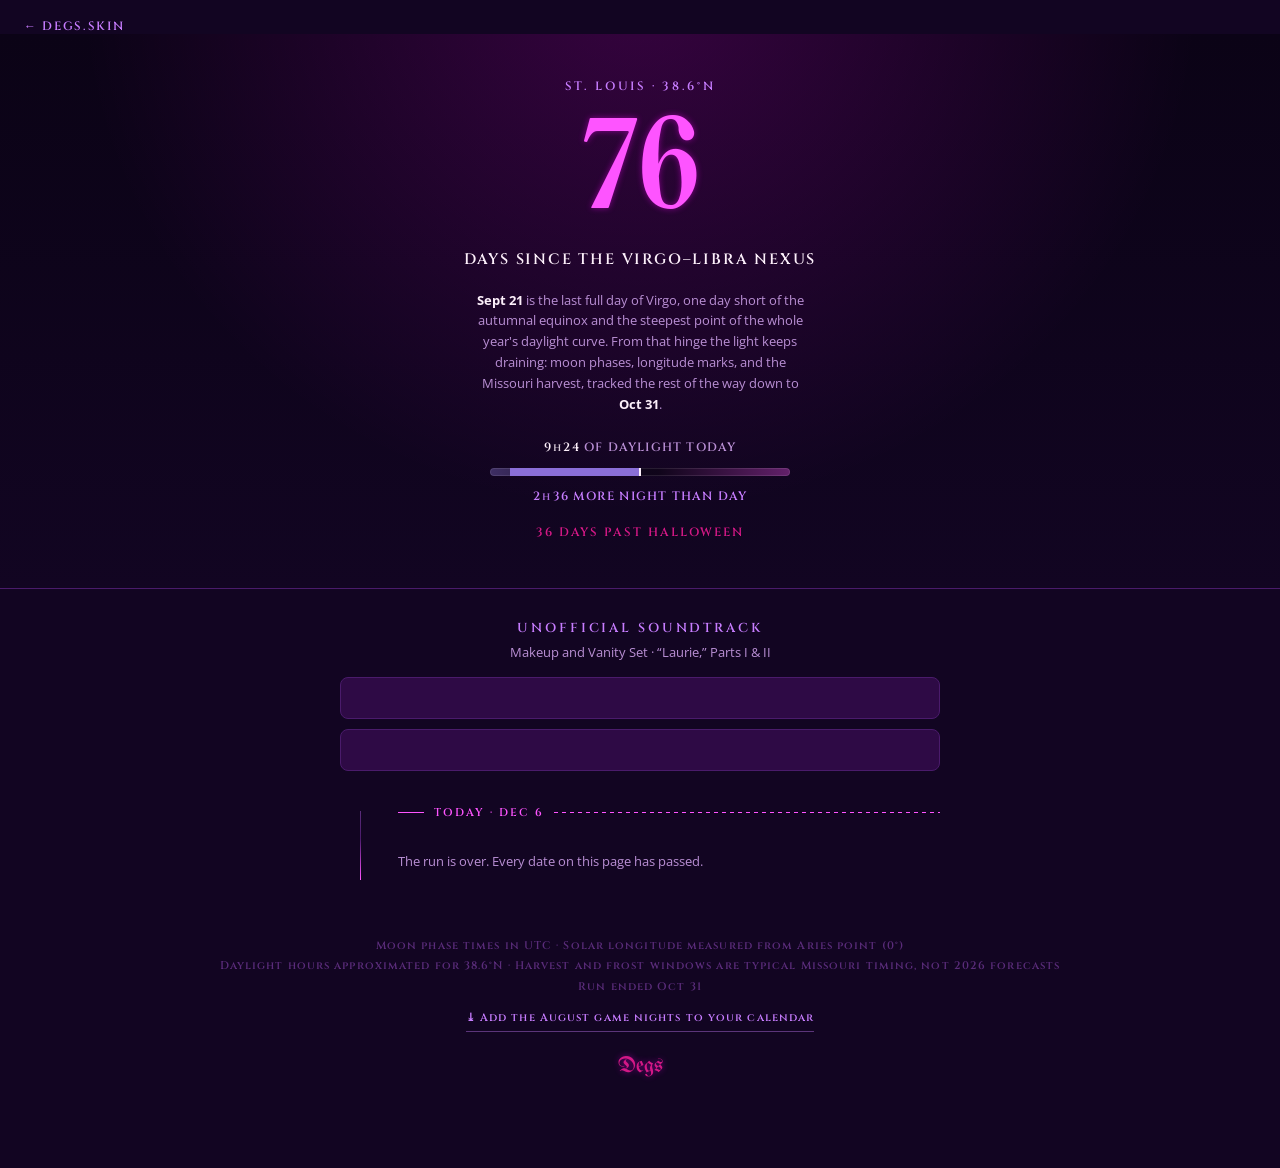
==== commit 0330523f: "Give the daylight gauge a night-to-day track and the reading's height The gauge said nothing at a gl" ====
--- a/calendar/index.html
+++ b/calendar/index.html
@@ -750,9 +750,22 @@
     position:relative;
     flex:0 0 auto;
     width:92px;
-    height:6px;
-    border-radius:3px;
-    background:var(--night);
+    /* Matches the line box of the reading beside it, so the gauge reads as
+       part of that line rather than as a rule floating next to it. Costs no
+       height: the row is 20px tall either way, set by the category tag. */
+    height:15px;
+    border-radius:7.5px;
+    /* The track names its own poles: --meteor at the night end, --pink at the
+       day end, both fading to nothing across the middle so the balance point
+       sits on clean ground. Without this the fill colour carried the whole
+       answer and had no key to be read against. */
+    background:
+      linear-gradient(90deg,
+        rgba(139,111,216,0.40) 0%,
+        rgba(139,111,216,0.02) 44%,
+        rgba(254,84,255,0.02) 56%,
+        rgba(254,84,255,0.36) 100%),
+      var(--night);
     box-shadow:inset 0 0 0 1px rgba(252,239,250,0.10);
     overflow:hidden;
   }
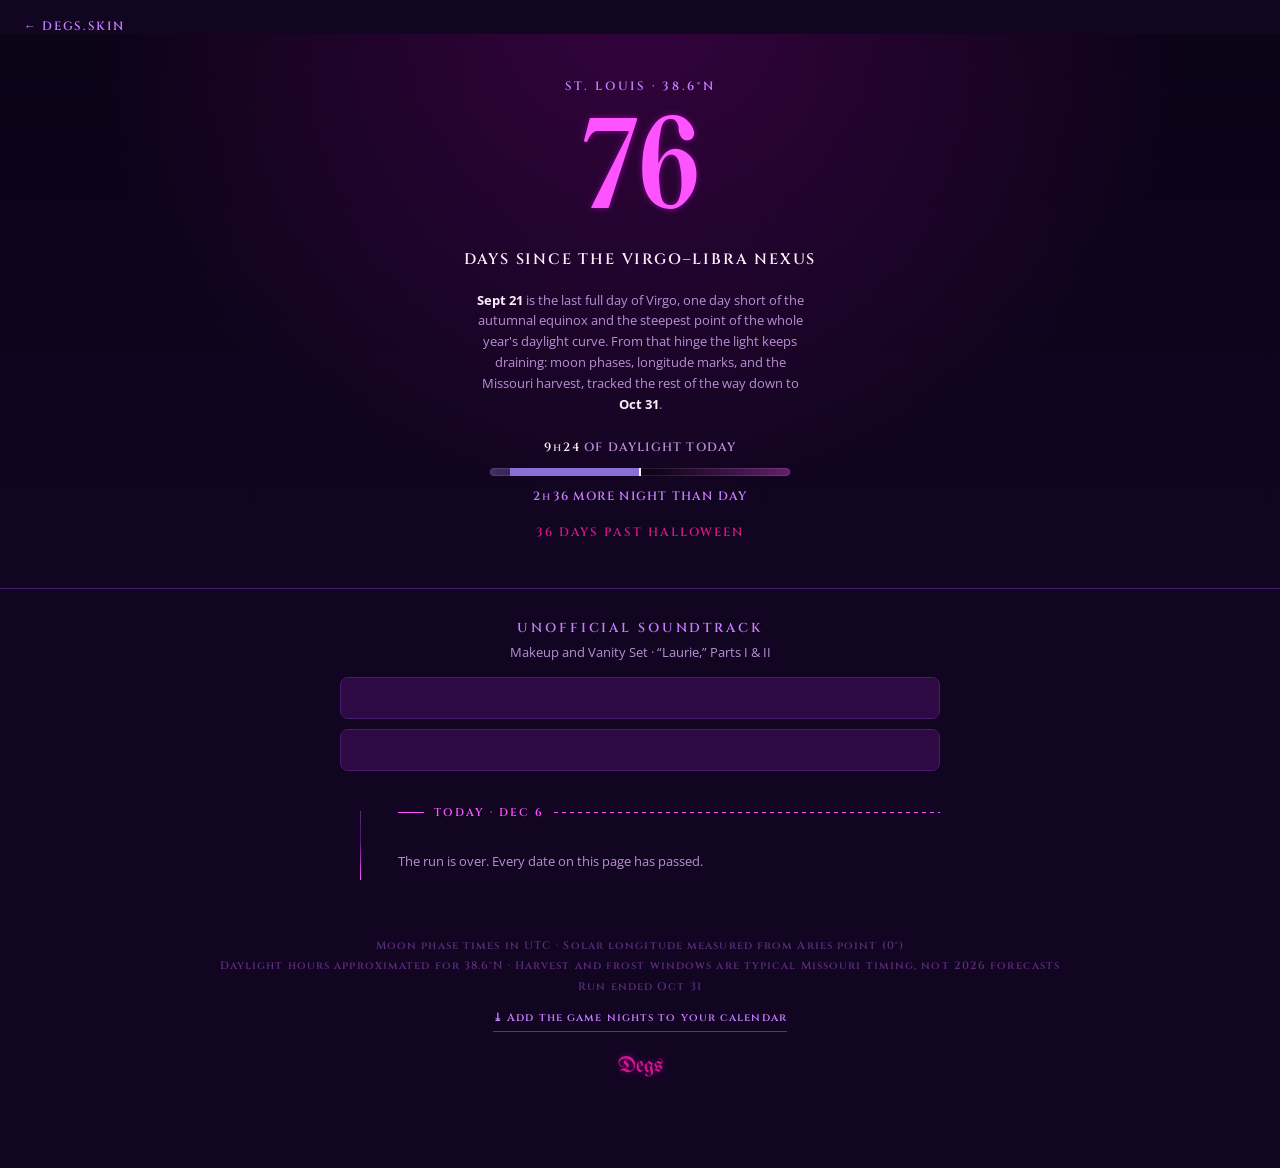
==== commit 6ea46713: "Rename the game nights .ics to a month-independent name game-nights-august.ics -> game-nights.ics, s" ====
--- a/calendar/index.html
+++ b/calendar/index.html
@@ -8,26 +8,26 @@
 <link rel="icon" type="image/x-icon" href="/images/avatar.png">
 
 <meta name="description" content="A countdown to September 21 and on through Halloween. Moon phases, solar longitude marks, meteor showers, Missouri harvest windows, and the August game nights at Lindenwood Park Place.">
-<meta rel="canonical" href="https://degs.skin/calendar">
+<meta rel="canonical" href="https://degs.chat/calendar">
 <meta name="author" content="Degs">
 
 <!-- Link preview. Discord, iMessage and friends need absolute URLs here, and
      Discord tints the embed's left stripe from theme-color. -->
 <meta name="theme-color" content="#D41886">
 <meta property="og:type" content="website">
-<meta property="og:site_name" content="degs.skin">
-<meta property="og:url" content="https://degs.skin/calendar">
+<meta property="og:site_name" content="degs.chat">
+<meta property="og:url" content="https://degs.chat/calendar">
 <meta property="og:title" content="The Approach: Virgo–Libra Nexus to Halloween">
 <meta property="og:description" content="Sept 21 is the last full day of Virgo, one day short of the equinox and the steepest point of the year's daylight curve. Moon phases, longitude marks, and the Missouri harvest, tracked down to Oct 31.">
-<meta property="og:image" content="https://degs.skin/images/calendar-og.png">
+<meta property="og:image" content="https://degs.chat/images/calendar-og.png">
 <meta property="og:image:type" content="image/png">
 <meta property="og:image:width" content="1200">
 <meta property="og:image:height" content="630">
-<meta property="og:image:alt" content="The Approach: Virgo–Libra nexus, equinox, Halloween. degs.skin/calendar">
+<meta property="og:image:alt" content="The Approach: Virgo–Libra nexus, equinox, Halloween. degs.chat/calendar">
 <meta name="twitter:card" content="summary_large_image">
 <meta name="twitter:title" content="The Approach: Virgo–Libra Nexus to Halloween">
 <meta name="twitter:description" content="Sept 21 is the last full day of Virgo, one day short of the equinox. Moon phases, longitude marks, and the Missouri harvest, tracked down to Oct 31.">
-<meta name="twitter:image" content="https://degs.skin/images/calendar-og.png">
+<meta name="twitter:image" content="https://degs.chat/images/calendar-og.png">
 
 <style>
   /* Self-hosted Degs families, same files css/style.css uses. Absolute paths so
@@ -926,7 +926,7 @@
   Moon phase times in UTC · Solar longitude measured from Aries point (0°)<br>
   Daylight hours approximated for 38.6°N · Harvest and frost windows are typical Missouri timing, not 2026 forecasts<br>
   <span id="runSpan"></span><br>
-  <a class="ics" href="/calendar/game-nights-august.ics" download>⤓ Add the August game nights to your calendar</a><br>
+  <a class="ics" href="/calendar/game-nights.ics" download>⤓ Add the game nights to your calendar</a><br>
   <a class="wordmark" href="/">Degs</a>
 </footer>
 
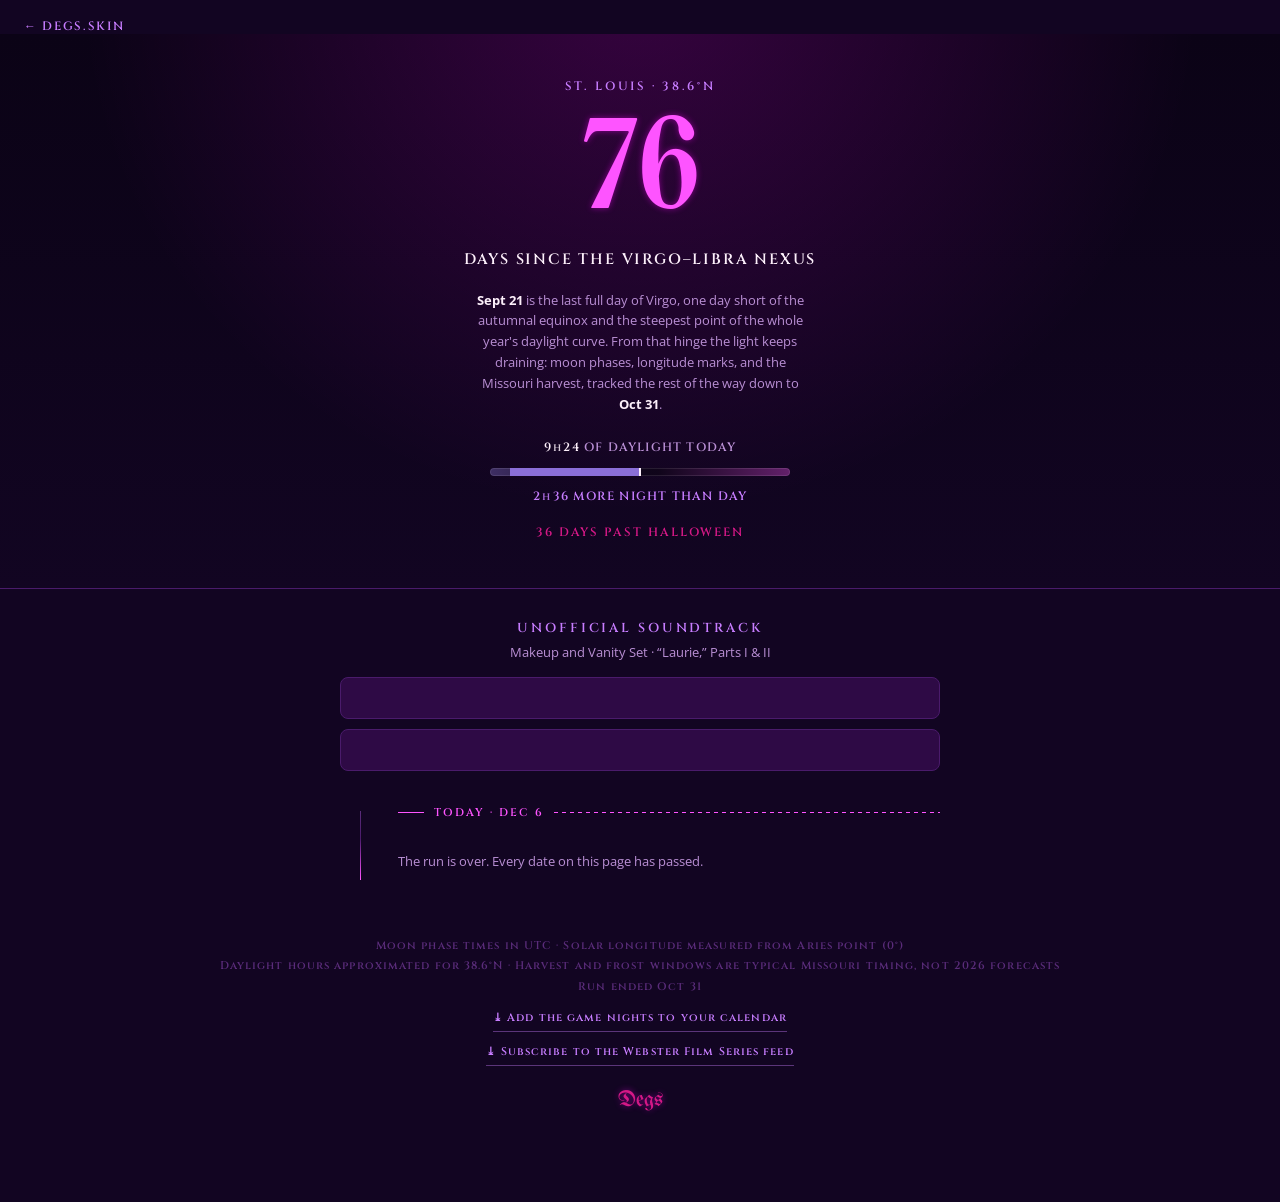
==== commit 07b3cd13: "Add the Webster University Film Series to /calendar webster.edu/film-series embeds a Localist widget" ====
--- a/calendar/index.html
+++ b/calendar/index.html
@@ -7,7 +7,7 @@
 <title>The Approach: 9/21 to Halloween | Degs</title>
 <link rel="icon" type="image/x-icon" href="/images/avatar.png">
 
-<meta name="description" content="A countdown to September 21 and on through Halloween. Moon phases, solar longitude marks, meteor showers, Missouri harvest windows, and the August game nights at Lindenwood Park Place.">
+<meta name="description" content="St. Louis repertory screenings from the Hi-Pointe, Arkadin and the Webster Film Series, with moon phases, meteor showers and harvest windows, to Halloween.">
 <meta rel="canonical" href="https://degs.chat/calendar">
 <meta name="author" content="Degs">
 
@@ -82,11 +82,18 @@
     --violet:#C77DFF;
     --pale:#FCEFFA;
     --meteor:#8B6FD8;
-    /* House colours for the two cinemas. Halloween-adjacent on a page that
+    /* House colours for the three venues. Halloween-adjacent on a page that
        ends there, and the only hues outside the purple family, which is what
-       makes them read as identity rather than category. */
-    --arkadin:#EE7B30;
-    --hipointe:#5FBF6B;
+       makes them read as identity rather than category.
+
+       They are spread around the wheel rather than merely distinct: pumpkin at
+       24, green at 128, cyan at 187. Cyan is the one that had room left, being
+       far from the golds and reds already spoken for and still clear of the
+       purple ground it sits on. Contrast lands between the other two, so no
+       venue reads as louder than its neighbours. */
+    --arkadin:#EE7B30;   /* 6.03:1 */
+    --hipointe:#5FBF6B;  /* 7.35:1 */
+    --webster:#3FBFD0;   /* 7.69:1 */
     /* Harvest blood red and Sky moon gold.
 
        Blood red is dark by nature and this ground is dark, so it is split in
@@ -322,11 +329,13 @@
   .legend-chip[data-state="exclude"]{ opacity:0.42; }
   .legend-chip[data-group="arkadin"]  { --house:var(--arkadin); }
   .legend-chip[data-group="hipointe"] { --house:var(--hipointe); }
+  .legend-chip[data-group="webster"]  { --house:var(--webster); }
   .legend-chip[data-group="harvest"]  { --house:var(--harvest-house); --ink:var(--harvest-ink); }
   .legend-chip[data-group="sky"]      { --house:var(--sky-house); }
   .legend-chip[data-group="gamenight"]{ --house:var(--gamenight-house); }
   .legend-chip[data-group="arkadin"][data-state="include"],
   .legend-chip[data-group="hipointe"][data-state="include"],
+  .legend-chip[data-group="webster"][data-state="include"],
   .legend-chip[data-group="harvest"][data-state="include"],
   .legend-chip[data-group="sky"][data-state="include"],
   .legend-chip[data-group="gamenight"][data-state="include"]{
@@ -577,6 +586,15 @@
     background:var(--house, var(--text-dim));
     border-color:var(--house, var(--text-dim));
   }
+  /* The third screen is neither empty nor filled but lit across the middle,
+     so the three venues stay apart by shape at 13x9 and not only by hue. */
+  .node.film.webster{
+    border-color:var(--house, var(--text-dim));
+    background:
+      linear-gradient(var(--house, var(--text-dim)), var(--house, var(--text-dim)))
+      center / 100% 3px no-repeat,
+      var(--bg);
+  }
 
   /* Venue identity: a gradient frame rather than a fill, so the card ground
      stays the same purple as everything else and only the edge carries the
@@ -586,11 +604,13 @@
      signal rather than the only one. */
   .event[data-group="arkadin"]  { --house:var(--arkadin); }
   .event[data-group="hipointe"] { --house:var(--hipointe); }
+  .event[data-group="webster"]  { --house:var(--webster); }
   .event[data-group="harvest"]  { --house:var(--harvest-house); --ink:var(--harvest-ink); }
   .event[data-group="sky"]      { --house:var(--sky-house); }
   .event[data-group="gamenight"]{ --house:var(--gamenight-house); }
   .event[data-group="arkadin"] .card,
   .event[data-group="hipointe"] .card,
+  .event[data-group="webster"] .card,
   .event[data-group="harvest"] .card,
   .event[data-group="sky"] .card,
   .event[data-group="gamenight"] .card{
@@ -606,7 +626,8 @@
   .event[data-group="sky"] .node,
   .legend-chip[data-group="sky"] .node{ box-shadow:0 0 9px var(--sky-glow); }
   .event[data-group="arkadin"] .tag.film,
-  .event[data-group="hipointe"] .tag.film{ color:var(--house); }
+  .event[data-group="hipointe"] .tag.film,
+  .event[data-group="webster"] .tag.film{ color:var(--house); }
   /* The venue's name on the card carries its house too. */
   .stat .venue{ color:var(--house, inherit); }
   .node.halloween{
@@ -927,6 +948,7 @@
   Daylight hours approximated for 38.6°N · Harvest and frost windows are typical Missouri timing, not 2026 forecasts<br>
   <span id="runSpan"></span><br>
   <a class="ics" href="/calendar/game-nights.ics" download>⤓ Add the game nights to your calendar</a><br>
+  <a class="ics" href="https://events.webster.edu/film-series/calendar.ics">⤓ Subscribe to the Webster Film Series feed</a><br>
   <a class="wordmark" href="/">Degs</a>
 </footer>
 
@@ -1260,7 +1282,66 @@
 ].map(f => Object.assign({type:'film', tag:'Film', venue:'Hi-Pointe', group:'hipointe',
                           nodeClass:'film hipointe'}, f));
 
-events.push(...films, ...hipointe);
+// Screenings at the Webster University Film Series, from the Localist calendar
+// behind webster.edu/film-series, which embeds a widget rather than linking a
+// feed: https://events.webster.edu/film-series/calendar.ics is the same events
+// as iCalendar. Two of its quirks are handled at generation time and neither is
+// visible here -- it writes every time as UTC, and it ends every event exactly
+// an hour after it starts regardless of the film, so runtimes come from the
+// credit block in each description instead. See tools/ics_to_films.py.
+//
+// A run rather than a nightly change: most films play the same slot two or
+// three nights, so repeated titles on consecutive days are correct.
+const webster = [
+  /* WEBSTER:BEGIN. Generated by tools/ics_to_films.py, do not hand-edit */
+  {date:ldt(2026,7,24,19,30), runtime:81, title:'Trains', url:'https://events.webster.edu/event/trains'},
+  {date:ldt(2026,7,25,19,30), runtime:81, title:'Trains', url:'https://events.webster.edu/event/trains'},
+  {date:ldt(2026,7,26,19,30), runtime:81, title:'Trains', url:'https://events.webster.edu/event/trains'},
+  {date:ldt(2026,7,30,19,30), runtime:105, title:'The Currents', url:'https://events.webster.edu/event/the-currents'},
+  {date:ldt(2026,7,31,19,30), runtime:105, title:'The Currents', url:'https://events.webster.edu/event/the-currents'},
+  {date:ldt(2026,8,1,19,30), runtime:105, title:'The Currents', url:'https://events.webster.edu/event/the-currents'},
+  {date:ldt(2026,8,2,19,0), runtime:187, title:'Dry Leaf', url:'https://events.webster.edu/event/dry-leaf'},
+  {date:ldt(2026,8,7,19,30), runtime:122, title:'Seeds', url:'https://events.webster.edu/event/seeds'},
+  {date:ldt(2026,8,8,19,30), runtime:122, title:'Seeds', url:'https://events.webster.edu/event/seeds'},
+  {date:ldt(2026,8,9,19,30), runtime:122, title:'Seeds', url:'https://events.webster.edu/event/seeds'},
+  {date:ldt(2026,8,14,19,30), runtime:154, title:'Center Stage', url:'https://events.webster.edu/event/center-stage'},
+  {date:ldt(2026,8,15,19,30), runtime:154, title:'Center Stage', url:'https://events.webster.edu/event/center-stage'},
+  {date:ldt(2026,8,16,19,30), runtime:154, title:'Center Stage', url:'https://events.webster.edu/event/center-stage'},
+  {date:ldt(2026,8,21,19,30), runtime:109, title:'The Little Sister', url:'https://events.webster.edu/event/the-little-sister'},
+  {date:ldt(2026,8,22,19,30), runtime:109, title:'The Little Sister', url:'https://events.webster.edu/event/the-little-sister'},
+  {date:ldt(2026,8,23,19,30), runtime:109, title:'The Little Sister', url:'https://events.webster.edu/event/the-little-sister'},
+  {date:ldt(2026,8,27,19,30), runtime:90, title:'American Doctor', url:'https://events.webster.edu/event/american-doctor'},
+  {date:ldt(2026,8,28,19,30), runtime:70, title:'ITFS: Best of Stuttgart International Festival of Animated Film', url:'https://events.webster.edu/event/itfs-best-of-stuttgart-international-festival-of-animated-film'},
+  {date:ldt(2026,8,29,14,0), runtime:58, title:'ITFS: Best of Tricks for Kids', url:'https://events.webster.edu/event/itfs-best-of-tricks-for-kids'},
+  {date:ldt(2026,8,29,19,30), runtime:58, title:'ITFS: Best of Tricks for Kids', url:'https://events.webster.edu/event/itfs-best-of-tricks-for-kids'},
+  {date:ldt(2026,8,30,19,30), runtime:83, title:'ITFS: Best of Trickstar Nature', url:'https://events.webster.edu/event/itfs-best-of-trickstar-nature'},
+  {date:ldt(2026,9,1,19,0), runtime:121, title:'The Battle of Algiers', url:'https://events.webster.edu/event/the-battle-of-algiers'},
+  {date:ldt(2026,9,3,19,30), runtime:109, title:'Hundreds of Beavers', url:'https://events.webster.edu/event/hundreds-of-beavers-3404'},
+  {date:ldt(2026,9,4,19,30), runtime:102, title:'Barbara Forever', url:'https://events.webster.edu/event/barbara-forever'},
+  {date:ldt(2026,9,5,19,30), runtime:102, title:'Barbara Forever', url:'https://events.webster.edu/event/barbara-forever'},
+  {date:ldt(2026,9,6,19,30), runtime:102, title:'Barbara Forever', url:'https://events.webster.edu/event/barbara-forever'},
+  {date:ldt(2026,9,10,18,30), runtime:156, title:'Winter Hymns', url:'https://events.webster.edu/event/winter-hymns'},
+  {date:ldt(2026,9,11,19,30), runtime:89, title:'The Hole', url:'https://events.webster.edu/event/the-hole'},
+  {date:ldt(2026,9,12,19,30), runtime:89, title:'The Hole', url:'https://events.webster.edu/event/the-hole'},
+  {date:ldt(2026,9,13,19,30), runtime:121, title:'The Battle of Algiers', url:'https://events.webster.edu/event/the-battle-of-algiers'},
+  {date:ldt(2026,9,15,19,0), runtime:110, title:'Medium Cool', url:'https://events.webster.edu/event/medium-cool'},
+  {date:ldt(2026,9,17,19,0), runtime:96, title:'Kanał', url:'https://events.webster.edu/event/kanal'},
+  {date:ldt(2026,9,18,19,30), runtime:101, title:'Filipiñana', url:'https://events.webster.edu/event/filipinana'},
+  {date:ldt(2026,9,19,19,30), runtime:101, title:'Filipiñana', url:'https://events.webster.edu/event/filipinana'},
+  {date:ldt(2026,9,20,19,30), runtime:101, title:'Filipiñana', url:'https://events.webster.edu/event/filipinana'},
+  {date:ldt(2026,9,22,19,0), runtime:100, title:'Ashes & Diamonds', url:'https://events.webster.edu/event/ashes-diamonds'},
+  {date:ldt(2026,9,24,19,0), runtime:163, title:'The Promised Land', url:'https://events.webster.edu/event/the-promised-land'},
+  {date:ldt(2026,9,25,19,0), runtime:161, title:'Man of Marble', url:'https://events.webster.edu/event/man-of-marble'},
+  {date:ldt(2026,9,26,19,0), runtime:152, title:'Man of Iron', url:'https://events.webster.edu/event/man-of-iron'},
+  {date:ldt(2026,9,27,19,0), runtime:136, title:'Danton', url:'https://events.webster.edu/event/danton'},
+  {date:ldt(2026,10,2,19,30), runtime:88, title:'Powwow People with director Sky Hopinka', url:'https://events.webster.edu/event/powwow-people-with-director-sky-hopinka'},
+  {date:ldt(2026,10,3,19,30), runtime:81, title:'małni - towards the ocean, towards the shore', url:'https://events.webster.edu/event/malni-towards-the-ocean-towards-the-shore'},
+  {date:ldt(2026,10,4,19,30), runtime:87, title:'Sky Hopinka short film program', url:'https://events.webster.edu/event/sky-hopinka-short-film-program'},
+  /* WEBSTER:END */
+].map(f => Object.assign({type:'film', tag:'Film', venue:'Webster U.', group:'webster',
+                          nodeClass:'film webster'}, f));
+
+events.push(...films, ...hipointe, ...webster);
 events.sort((a, b) => a.date - b.date);   // stable, so same-day order is source order
 
 /* Prune everything already spent. Nothing on this page is a record: the whole
@@ -1288,6 +1369,7 @@
   {group:'gamenight', label:'Game Night', types:['gamenight'], glyph:'gamenight'},
   {group:'arkadin',   label:'Arkadin',    types:[],            glyph:'film'},
   {group:'hipointe',  label:'Hi-Pointe',  types:[],            glyph:'film hipointe'},
+  {group:'webster',   label:'Webster',    types:[],            glyph:'film webster'},
   {group:'harvest',   label:'Harvest',    types:['harvest'],   glyph:'harvest'},
   {group:'sky',       label:'Sky',        types:['lunar','solar','astro','meteor'], glyph:'moon'},
 ];
@@ -1334,7 +1416,7 @@
   const row = document.createElement('div');
   row.className = 'event ' + ev.type + (ev.type === 'birthday' ? ' today' : '');
   row.dataset.type = ev.type;
-  // Cinemas set group explicitly: both are type 'film' and share a card
+  // Venues set group explicitly: all three are type 'film' and share a card
   // treatment, but each house filters on its own.
   const group = ev.group || GROUP_OF[ev.type];
   if (group) row.dataset.group = group;
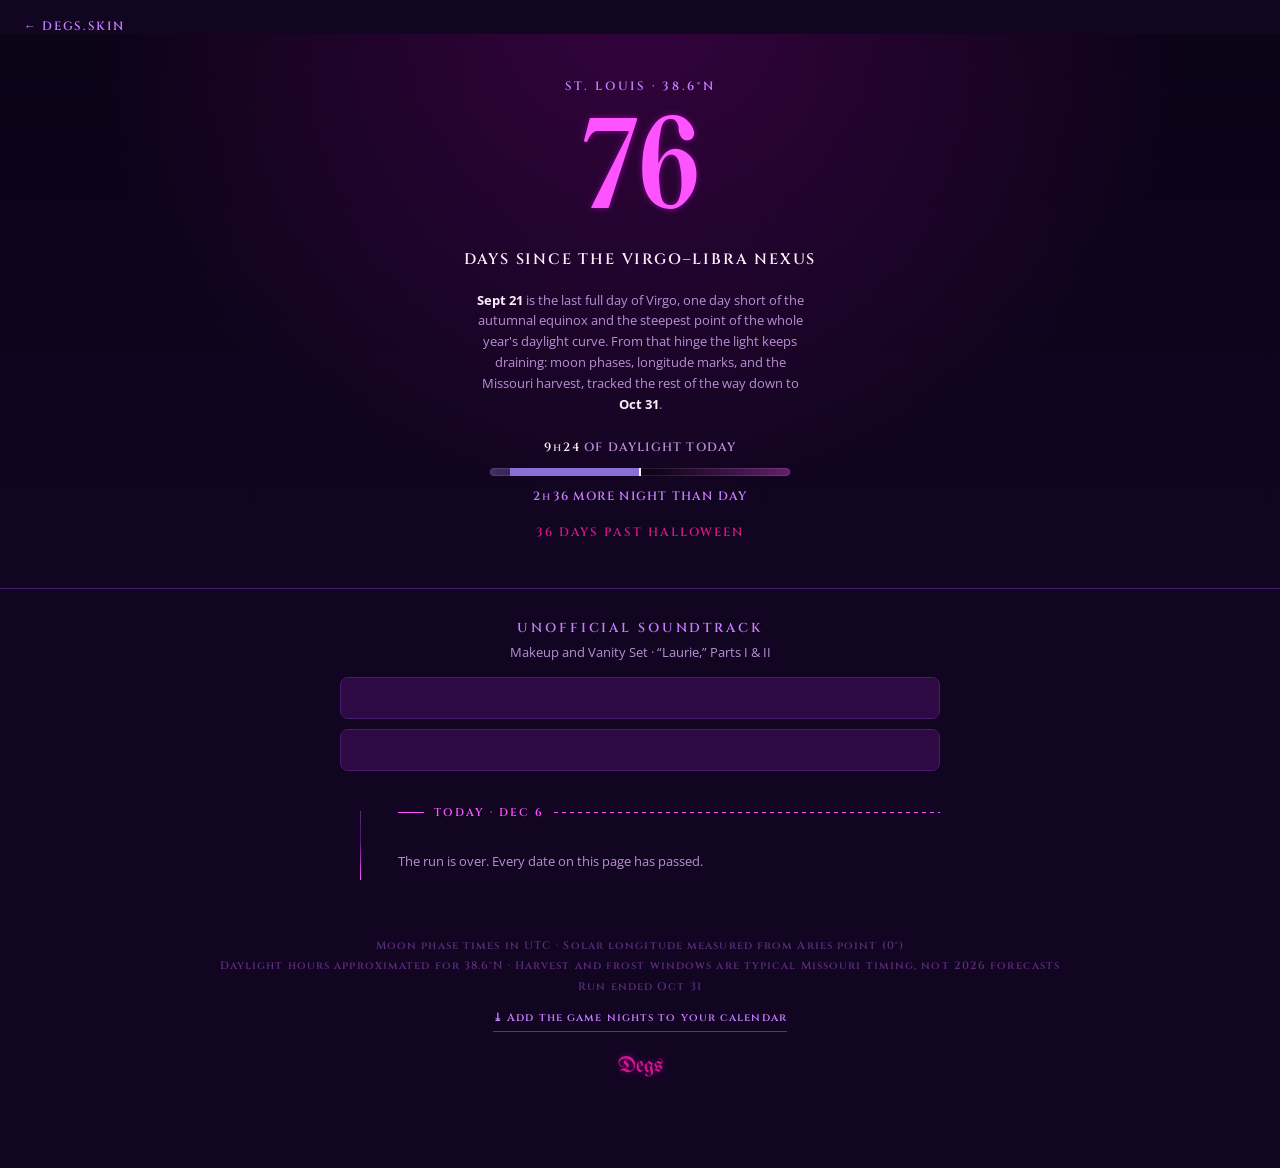
==== commit 3d4530c8: "Name the Webster Film Series in the calendar description A third repertory venue is being added to t" ====
--- a/calendar/index.html
+++ b/calendar/index.html
@@ -82,18 +82,11 @@
     --violet:#C77DFF;
     --pale:#FCEFFA;
     --meteor:#8B6FD8;
-    /* House colours for the three venues. Halloween-adjacent on a page that
+    /* House colours for the two cinemas. Halloween-adjacent on a page that
        ends there, and the only hues outside the purple family, which is what
-       makes them read as identity rather than category.
-
-       They are spread around the wheel rather than merely distinct: pumpkin at
-       24, green at 128, cyan at 187. Cyan is the one that had room left, being
-       far from the golds and reds already spoken for and still clear of the
-       purple ground it sits on. Contrast lands between the other two, so no
-       venue reads as louder than its neighbours. */
-    --arkadin:#EE7B30;   /* 6.03:1 */
-    --hipointe:#5FBF6B;  /* 7.35:1 */
-    --webster:#3FBFD0;   /* 7.69:1 */
+       makes them read as identity rather than category. */
+    --arkadin:#EE7B30;
+    --hipointe:#5FBF6B;
     /* Harvest blood red and Sky moon gold.
 
        Blood red is dark by nature and this ground is dark, so it is split in
@@ -329,13 +322,11 @@
   .legend-chip[data-state="exclude"]{ opacity:0.42; }
   .legend-chip[data-group="arkadin"]  { --house:var(--arkadin); }
   .legend-chip[data-group="hipointe"] { --house:var(--hipointe); }
-  .legend-chip[data-group="webster"]  { --house:var(--webster); }
   .legend-chip[data-group="harvest"]  { --house:var(--harvest-house); --ink:var(--harvest-ink); }
   .legend-chip[data-group="sky"]      { --house:var(--sky-house); }
   .legend-chip[data-group="gamenight"]{ --house:var(--gamenight-house); }
   .legend-chip[data-group="arkadin"][data-state="include"],
   .legend-chip[data-group="hipointe"][data-state="include"],
-  .legend-chip[data-group="webster"][data-state="include"],
   .legend-chip[data-group="harvest"][data-state="include"],
   .legend-chip[data-group="sky"][data-state="include"],
   .legend-chip[data-group="gamenight"][data-state="include"]{
@@ -586,15 +577,6 @@
     background:var(--house, var(--text-dim));
     border-color:var(--house, var(--text-dim));
   }
-  /* The third screen is neither empty nor filled but lit across the middle,
-     so the three venues stay apart by shape at 13x9 and not only by hue. */
-  .node.film.webster{
-    border-color:var(--house, var(--text-dim));
-    background:
-      linear-gradient(var(--house, var(--text-dim)), var(--house, var(--text-dim)))
-      center / 100% 3px no-repeat,
-      var(--bg);
-  }
 
   /* Venue identity: a gradient frame rather than a fill, so the card ground
      stays the same purple as everything else and only the edge carries the
@@ -604,13 +586,11 @@
      signal rather than the only one. */
   .event[data-group="arkadin"]  { --house:var(--arkadin); }
   .event[data-group="hipointe"] { --house:var(--hipointe); }
-  .event[data-group="webster"]  { --house:var(--webster); }
   .event[data-group="harvest"]  { --house:var(--harvest-house); --ink:var(--harvest-ink); }
   .event[data-group="sky"]      { --house:var(--sky-house); }
   .event[data-group="gamenight"]{ --house:var(--gamenight-house); }
   .event[data-group="arkadin"] .card,
   .event[data-group="hipointe"] .card,
-  .event[data-group="webster"] .card,
   .event[data-group="harvest"] .card,
   .event[data-group="sky"] .card,
   .event[data-group="gamenight"] .card{
@@ -626,8 +606,7 @@
   .event[data-group="sky"] .node,
   .legend-chip[data-group="sky"] .node{ box-shadow:0 0 9px var(--sky-glow); }
   .event[data-group="arkadin"] .tag.film,
-  .event[data-group="hipointe"] .tag.film,
-  .event[data-group="webster"] .tag.film{ color:var(--house); }
+  .event[data-group="hipointe"] .tag.film{ color:var(--house); }
   /* The venue's name on the card carries its house too. */
   .stat .venue{ color:var(--house, inherit); }
   .node.halloween{
@@ -948,7 +927,6 @@
   Daylight hours approximated for 38.6°N · Harvest and frost windows are typical Missouri timing, not 2026 forecasts<br>
   <span id="runSpan"></span><br>
   <a class="ics" href="/calendar/game-nights.ics" download>⤓ Add the game nights to your calendar</a><br>
-  <a class="ics" href="https://events.webster.edu/film-series/calendar.ics">⤓ Subscribe to the Webster Film Series feed</a><br>
   <a class="wordmark" href="/">Degs</a>
 </footer>
 
@@ -1282,66 +1260,7 @@
 ].map(f => Object.assign({type:'film', tag:'Film', venue:'Hi-Pointe', group:'hipointe',
                           nodeClass:'film hipointe'}, f));
 
-// Screenings at the Webster University Film Series, from the Localist calendar
-// behind webster.edu/film-series, which embeds a widget rather than linking a
-// feed: https://events.webster.edu/film-series/calendar.ics is the same events
-// as iCalendar. Two of its quirks are handled at generation time and neither is
-// visible here -- it writes every time as UTC, and it ends every event exactly
-// an hour after it starts regardless of the film, so runtimes come from the
-// credit block in each description instead. See tools/ics_to_films.py.
-//
-// A run rather than a nightly change: most films play the same slot two or
-// three nights, so repeated titles on consecutive days are correct.
-const webster = [
-  /* WEBSTER:BEGIN. Generated by tools/ics_to_films.py, do not hand-edit */
-  {date:ldt(2026,7,24,19,30), runtime:81, title:'Trains', url:'https://events.webster.edu/event/trains'},
-  {date:ldt(2026,7,25,19,30), runtime:81, title:'Trains', url:'https://events.webster.edu/event/trains'},
-  {date:ldt(2026,7,26,19,30), runtime:81, title:'Trains', url:'https://events.webster.edu/event/trains'},
-  {date:ldt(2026,7,30,19,30), runtime:105, title:'The Currents', url:'https://events.webster.edu/event/the-currents'},
-  {date:ldt(2026,7,31,19,30), runtime:105, title:'The Currents', url:'https://events.webster.edu/event/the-currents'},
-  {date:ldt(2026,8,1,19,30), runtime:105, title:'The Currents', url:'https://events.webster.edu/event/the-currents'},
-  {date:ldt(2026,8,2,19,0), runtime:187, title:'Dry Leaf', url:'https://events.webster.edu/event/dry-leaf'},
-  {date:ldt(2026,8,7,19,30), runtime:122, title:'Seeds', url:'https://events.webster.edu/event/seeds'},
-  {date:ldt(2026,8,8,19,30), runtime:122, title:'Seeds', url:'https://events.webster.edu/event/seeds'},
-  {date:ldt(2026,8,9,19,30), runtime:122, title:'Seeds', url:'https://events.webster.edu/event/seeds'},
-  {date:ldt(2026,8,14,19,30), runtime:154, title:'Center Stage', url:'https://events.webster.edu/event/center-stage'},
-  {date:ldt(2026,8,15,19,30), runtime:154, title:'Center Stage', url:'https://events.webster.edu/event/center-stage'},
-  {date:ldt(2026,8,16,19,30), runtime:154, title:'Center Stage', url:'https://events.webster.edu/event/center-stage'},
-  {date:ldt(2026,8,21,19,30), runtime:109, title:'The Little Sister', url:'https://events.webster.edu/event/the-little-sister'},
-  {date:ldt(2026,8,22,19,30), runtime:109, title:'The Little Sister', url:'https://events.webster.edu/event/the-little-sister'},
-  {date:ldt(2026,8,23,19,30), runtime:109, title:'The Little Sister', url:'https://events.webster.edu/event/the-little-sister'},
-  {date:ldt(2026,8,27,19,30), runtime:90, title:'American Doctor', url:'https://events.webster.edu/event/american-doctor'},
-  {date:ldt(2026,8,28,19,30), runtime:70, title:'ITFS: Best of Stuttgart International Festival of Animated Film', url:'https://events.webster.edu/event/itfs-best-of-stuttgart-international-festival-of-animated-film'},
-  {date:ldt(2026,8,29,14,0), runtime:58, title:'ITFS: Best of Tricks for Kids', url:'https://events.webster.edu/event/itfs-best-of-tricks-for-kids'},
-  {date:ldt(2026,8,29,19,30), runtime:58, title:'ITFS: Best of Tricks for Kids', url:'https://events.webster.edu/event/itfs-best-of-tricks-for-kids'},
-  {date:ldt(2026,8,30,19,30), runtime:83, title:'ITFS: Best of Trickstar Nature', url:'https://events.webster.edu/event/itfs-best-of-trickstar-nature'},
-  {date:ldt(2026,9,1,19,0), runtime:121, title:'The Battle of Algiers', url:'https://events.webster.edu/event/the-battle-of-algiers'},
-  {date:ldt(2026,9,3,19,30), runtime:109, title:'Hundreds of Beavers', url:'https://events.webster.edu/event/hundreds-of-beavers-3404'},
-  {date:ldt(2026,9,4,19,30), runtime:102, title:'Barbara Forever', url:'https://events.webster.edu/event/barbara-forever'},
-  {date:ldt(2026,9,5,19,30), runtime:102, title:'Barbara Forever', url:'https://events.webster.edu/event/barbara-forever'},
-  {date:ldt(2026,9,6,19,30), runtime:102, title:'Barbara Forever', url:'https://events.webster.edu/event/barbara-forever'},
-  {date:ldt(2026,9,10,18,30), runtime:156, title:'Winter Hymns', url:'https://events.webster.edu/event/winter-hymns'},
-  {date:ldt(2026,9,11,19,30), runtime:89, title:'The Hole', url:'https://events.webster.edu/event/the-hole'},
-  {date:ldt(2026,9,12,19,30), runtime:89, title:'The Hole', url:'https://events.webster.edu/event/the-hole'},
-  {date:ldt(2026,9,13,19,30), runtime:121, title:'The Battle of Algiers', url:'https://events.webster.edu/event/the-battle-of-algiers'},
-  {date:ldt(2026,9,15,19,0), runtime:110, title:'Medium Cool', url:'https://events.webster.edu/event/medium-cool'},
-  {date:ldt(2026,9,17,19,0), runtime:96, title:'Kanał', url:'https://events.webster.edu/event/kanal'},
-  {date:ldt(2026,9,18,19,30), runtime:101, title:'Filipiñana', url:'https://events.webster.edu/event/filipinana'},
-  {date:ldt(2026,9,19,19,30), runtime:101, title:'Filipiñana', url:'https://events.webster.edu/event/filipinana'},
-  {date:ldt(2026,9,20,19,30), runtime:101, title:'Filipiñana', url:'https://events.webster.edu/event/filipinana'},
-  {date:ldt(2026,9,22,19,0), runtime:100, title:'Ashes & Diamonds', url:'https://events.webster.edu/event/ashes-diamonds'},
-  {date:ldt(2026,9,24,19,0), runtime:163, title:'The Promised Land', url:'https://events.webster.edu/event/the-promised-land'},
-  {date:ldt(2026,9,25,19,0), runtime:161, title:'Man of Marble', url:'https://events.webster.edu/event/man-of-marble'},
-  {date:ldt(2026,9,26,19,0), runtime:152, title:'Man of Iron', url:'https://events.webster.edu/event/man-of-iron'},
-  {date:ldt(2026,9,27,19,0), runtime:136, title:'Danton', url:'https://events.webster.edu/event/danton'},
-  {date:ldt(2026,10,2,19,30), runtime:88, title:'Powwow People with director Sky Hopinka', url:'https://events.webster.edu/event/powwow-people-with-director-sky-hopinka'},
-  {date:ldt(2026,10,3,19,30), runtime:81, title:'małni - towards the ocean, towards the shore', url:'https://events.webster.edu/event/malni-towards-the-ocean-towards-the-shore'},
-  {date:ldt(2026,10,4,19,30), runtime:87, title:'Sky Hopinka short film program', url:'https://events.webster.edu/event/sky-hopinka-short-film-program'},
-  /* WEBSTER:END */
-].map(f => Object.assign({type:'film', tag:'Film', venue:'Webster U.', group:'webster',
-                          nodeClass:'film webster'}, f));
-
-events.push(...films, ...hipointe, ...webster);
+events.push(...films, ...hipointe);
 events.sort((a, b) => a.date - b.date);   // stable, so same-day order is source order
 
 /* Prune everything already spent. Nothing on this page is a record: the whole
@@ -1369,7 +1288,6 @@
   {group:'gamenight', label:'Game Night', types:['gamenight'], glyph:'gamenight'},
   {group:'arkadin',   label:'Arkadin',    types:[],            glyph:'film'},
   {group:'hipointe',  label:'Hi-Pointe',  types:[],            glyph:'film hipointe'},
-  {group:'webster',   label:'Webster',    types:[],            glyph:'film webster'},
   {group:'harvest',   label:'Harvest',    types:['harvest'],   glyph:'harvest'},
   {group:'sky',       label:'Sky',        types:['lunar','solar','astro','meteor'], glyph:'moon'},
 ];
@@ -1416,7 +1334,7 @@
   const row = document.createElement('div');
   row.className = 'event ' + ev.type + (ev.type === 'birthday' ? ' today' : '');
   row.dataset.type = ev.type;
-  // Venues set group explicitly: all three are type 'film' and share a card
+  // Cinemas set group explicitly: both are type 'film' and share a card
   // treatment, but each house filters on its own.
   const group = ev.group || GROUP_OF[ev.type];
   if (group) row.dataset.group = group;
